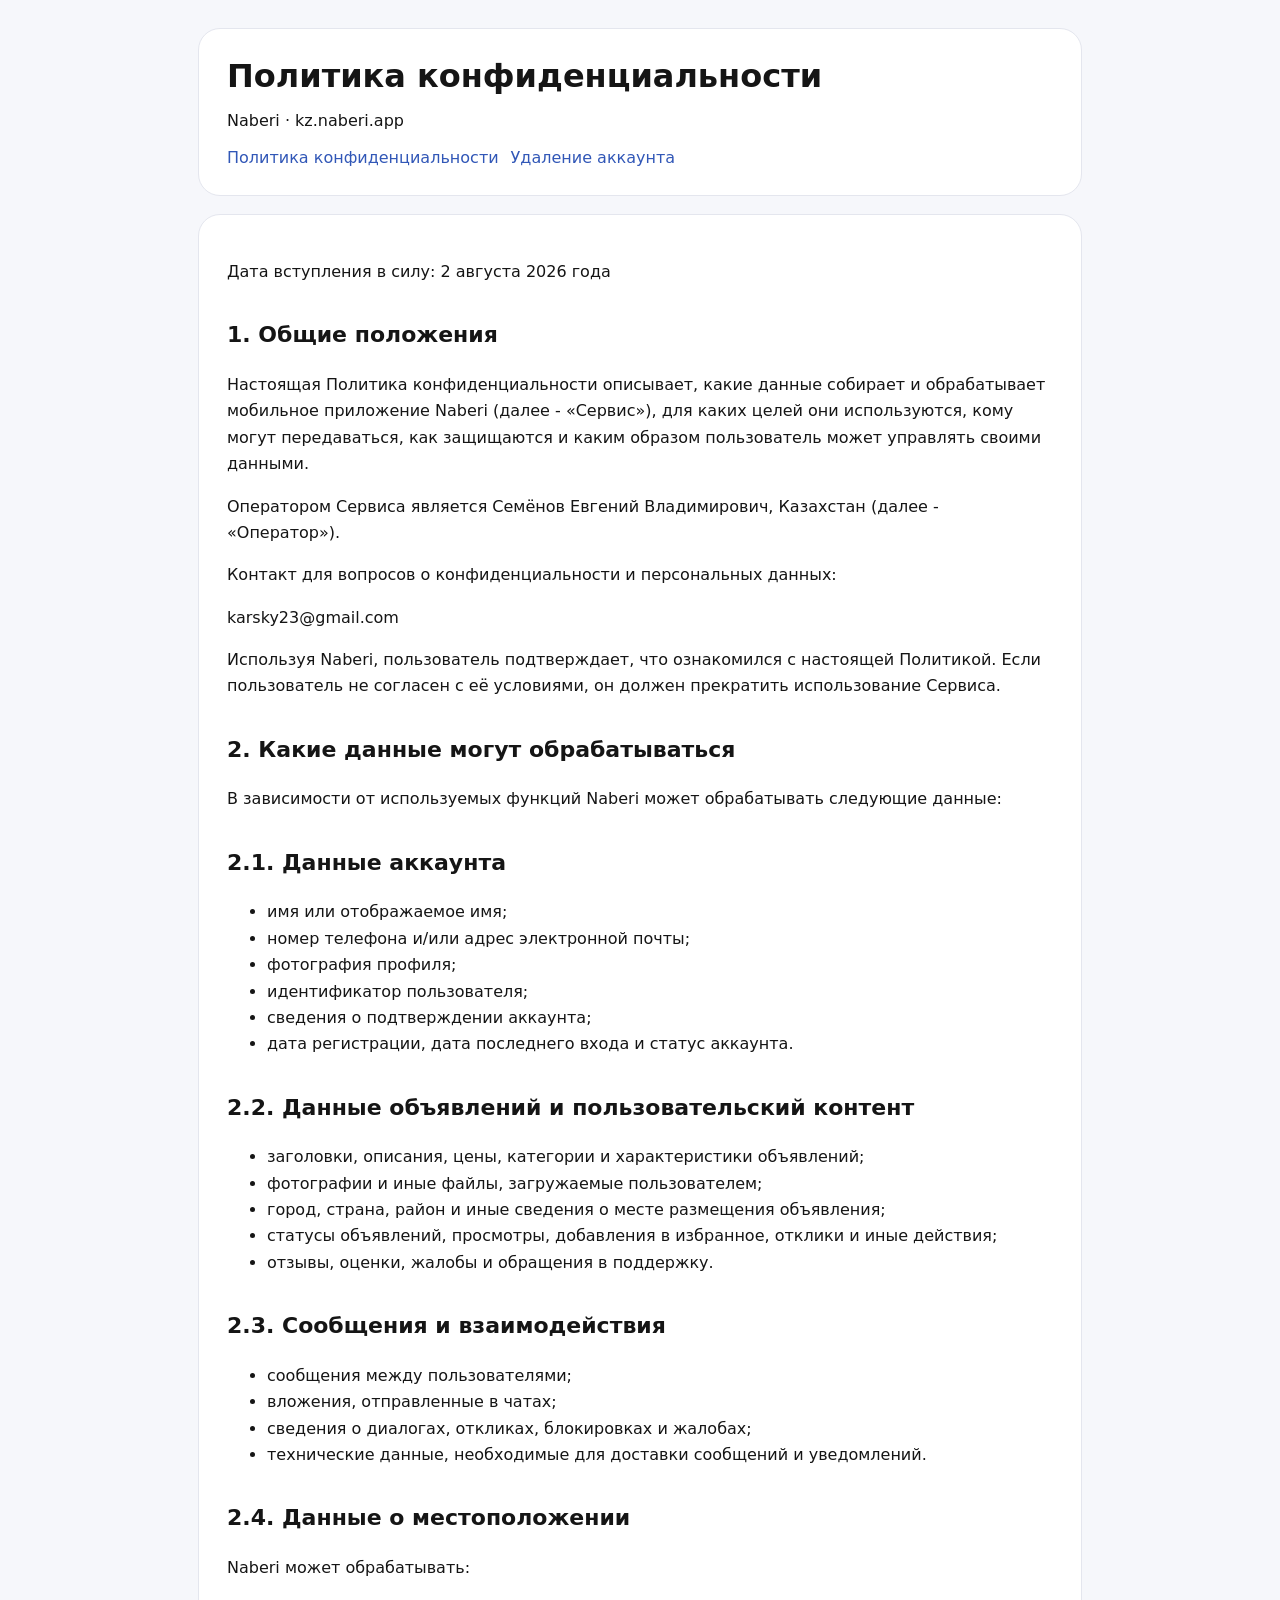
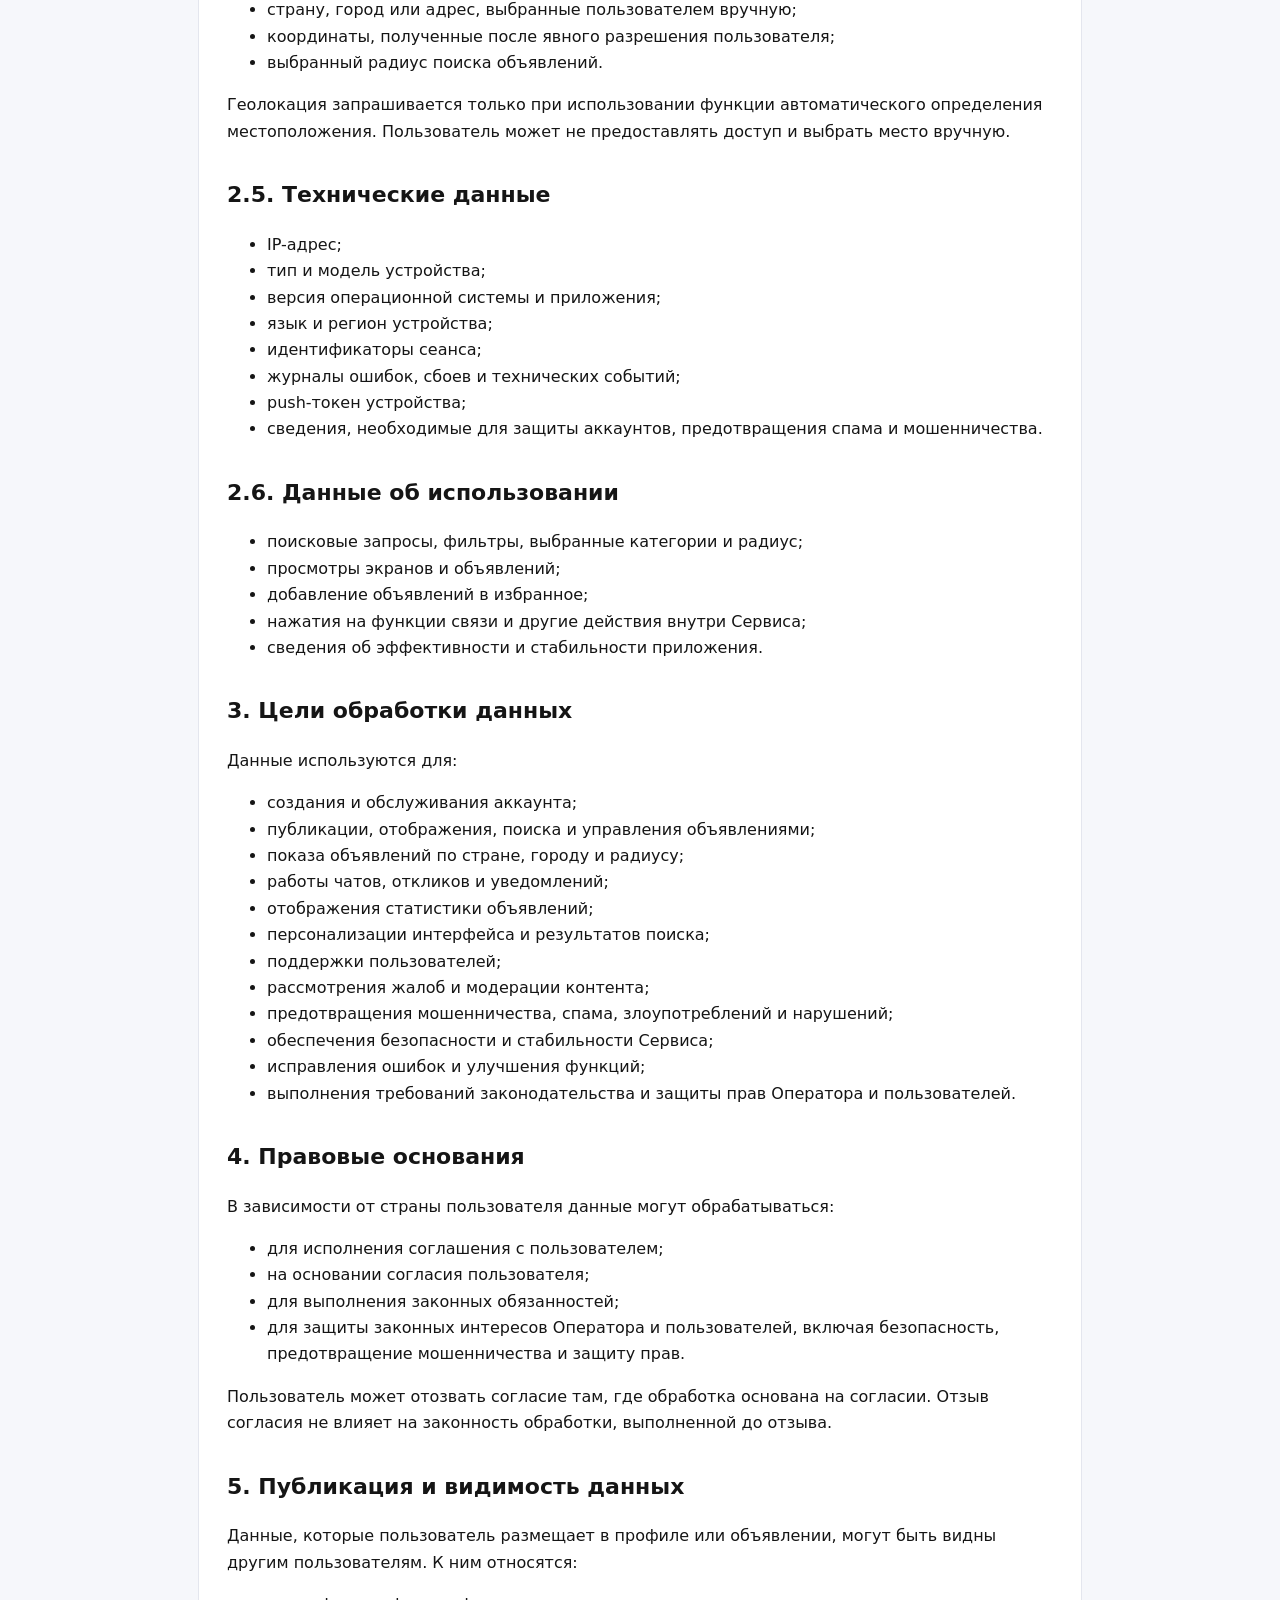
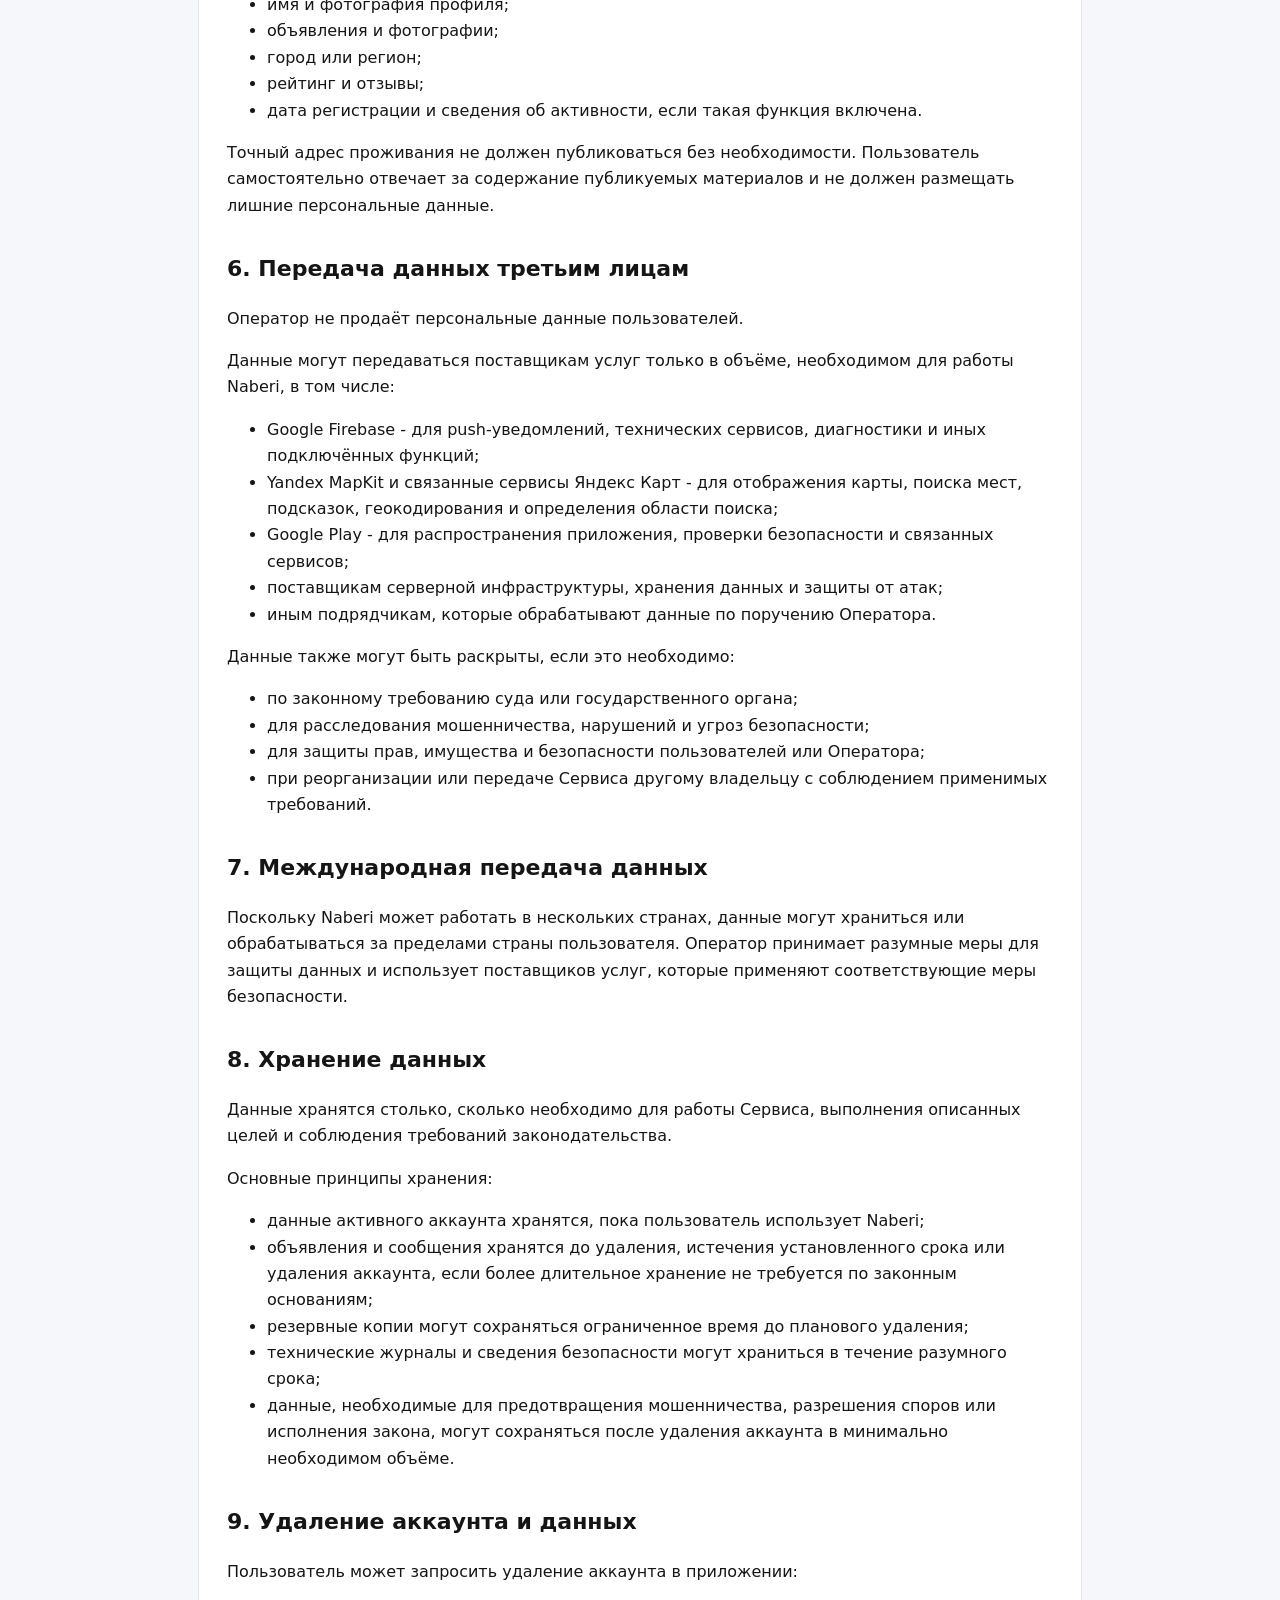
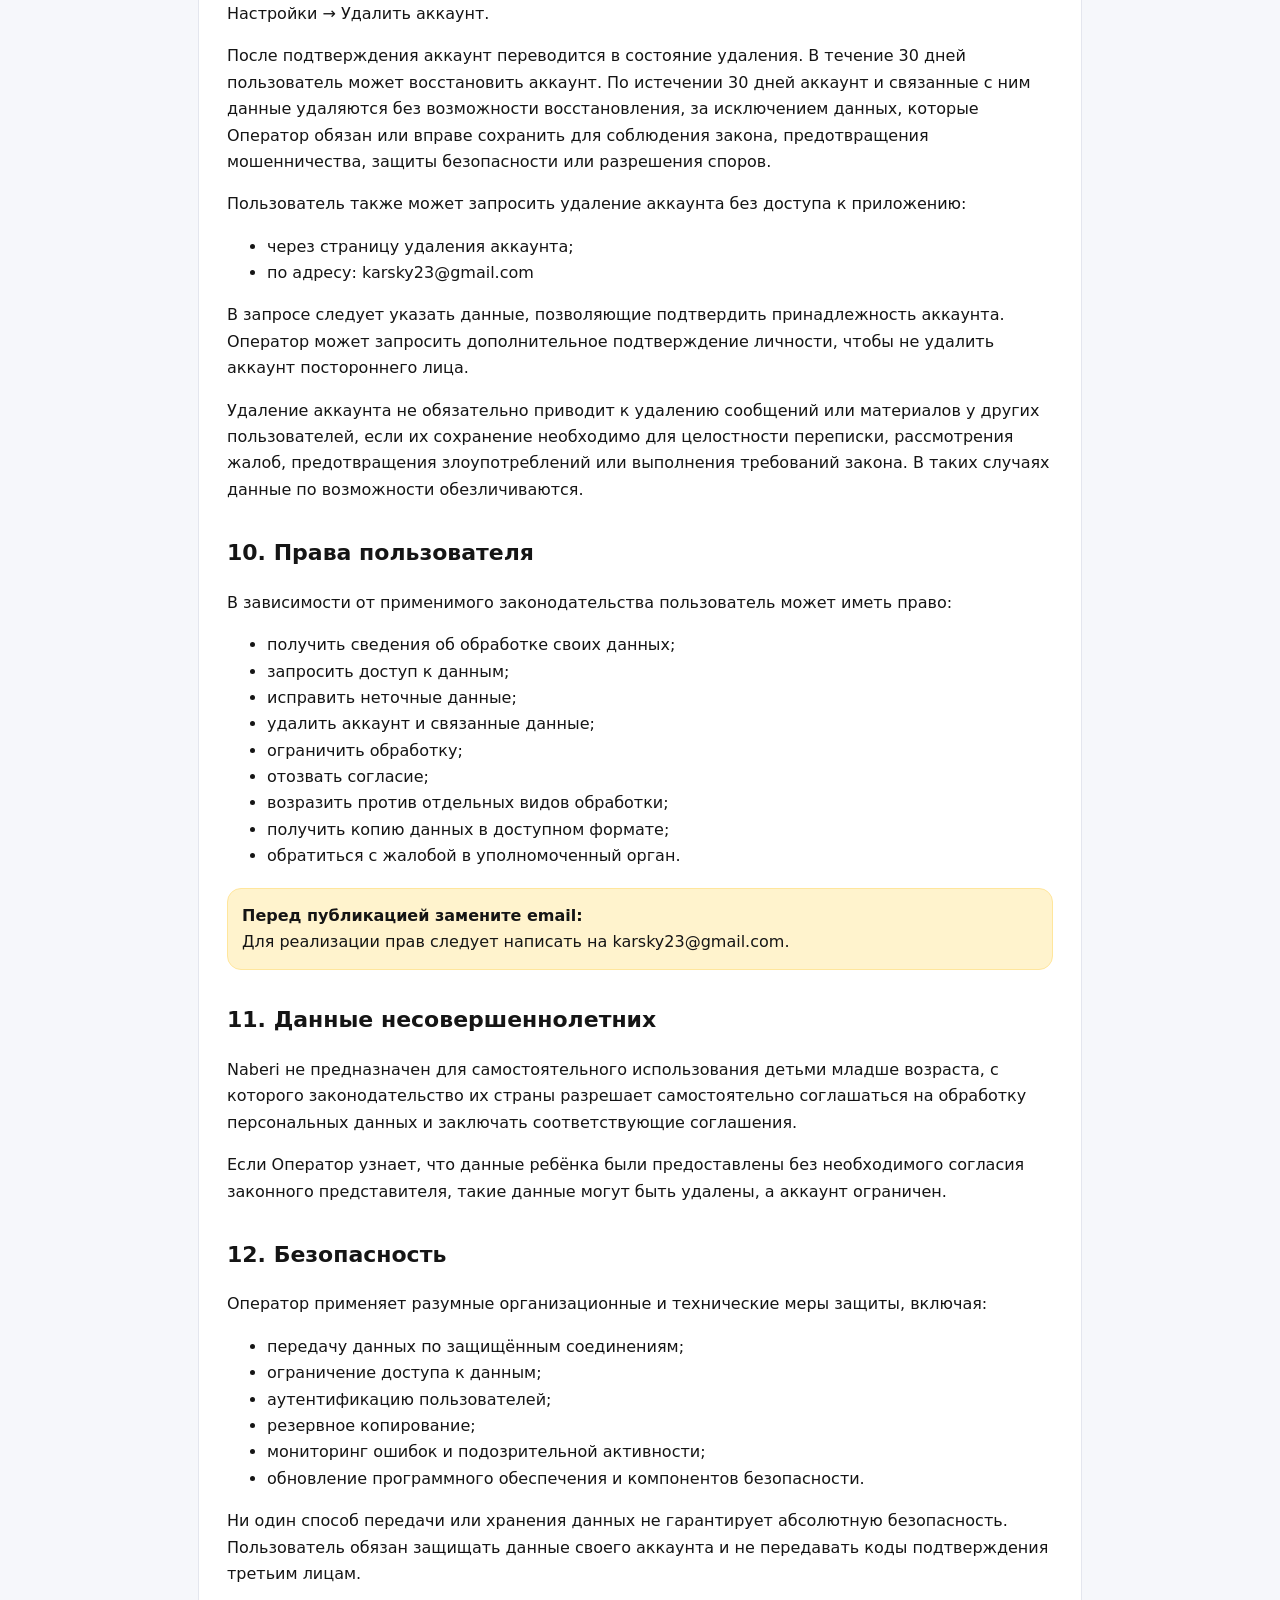
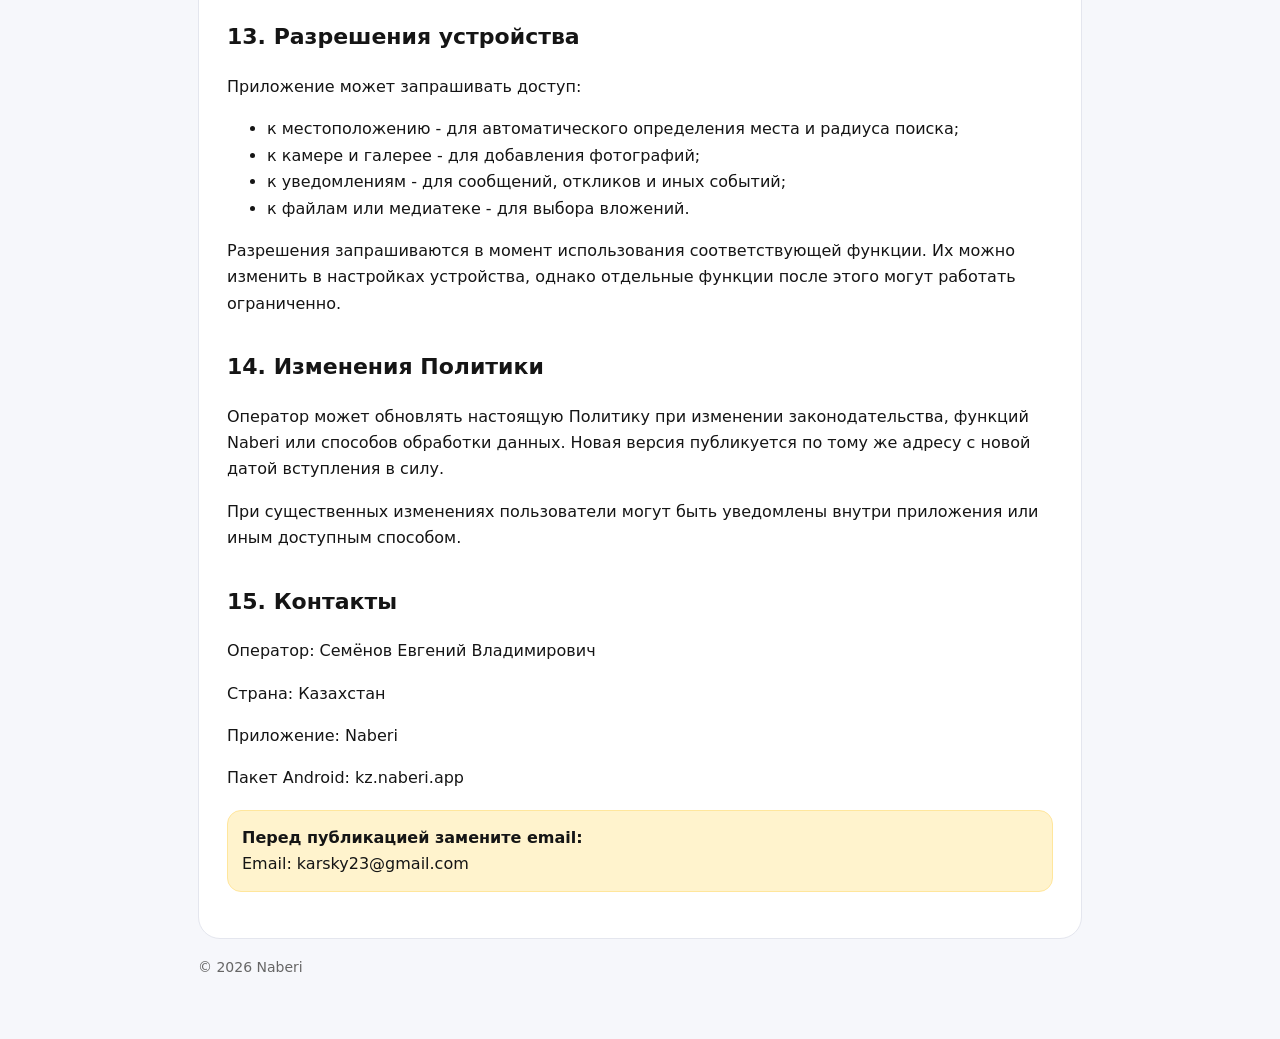
==== index.html @ 7cae2f6f "Add files via upload" ====
<!doctype html><html lang="ru"><head><meta charset="utf-8"><meta name="viewport" content="width=device-width,initial-scale=1">
<title>Политика конфиденциальности - Naberi</title><link rel="stylesheet" href="styles.css"></head>
<body><div class="wrap"><header><h1>Политика конфиденциальности</h1><p>Naberi · kz.naberi.app</p><nav><a href="index.html">Политика конфиденциальности</a><a href="delete-account.html">Удаление аккаунта</a></nav></header>
<main class="card"><p>Дата вступления в силу: 2 августа 2026 года</p><h2>1. Общие положения</h2><p>Настоящая Политика конфиденциальности описывает, какие данные собирает и обрабатывает мобильное приложение Naberi (далее - «Сервис»), для каких целей они используются, кому могут передаваться, как защищаются и каким образом пользователь может управлять своими данными.</p><p>Оператором Сервиса является Семёнов Евгений Владимирович, Казахстан (далее - «Оператор»).</p><p>Контакт для вопросов о конфиденциальности и персональных данных:</p><p>karsky23@gmail.com</p><p>Используя Naberi, пользователь подтверждает, что ознакомился с настоящей Политикой. Если пользователь не согласен с её условиями, он должен прекратить использование Сервиса.</p><h2>2. Какие данные могут обрабатываться</h2><p>В зависимости от используемых функций Naberi может обрабатывать следующие данные:</p><h2>2.1. Данные аккаунта</h2><ul><li>имя или отображаемое имя;</li><li>номер телефона и/или адрес электронной почты;</li><li>фотография профиля;</li><li>идентификатор пользователя;</li><li>сведения о подтверждении аккаунта;</li><li>дата регистрации, дата последнего входа и статус аккаунта.</li></ul><h2>2.2. Данные объявлений и пользовательский контент</h2><ul><li>заголовки, описания, цены, категории и характеристики объявлений;</li><li>фотографии и иные файлы, загружаемые пользователем;</li><li>город, страна, район и иные сведения о месте размещения объявления;</li><li>статусы объявлений, просмотры, добавления в избранное, отклики и иные действия;</li><li>отзывы, оценки, жалобы и обращения в поддержку.</li></ul><h2>2.3. Сообщения и взаимодействия</h2><ul><li>сообщения между пользователями;</li><li>вложения, отправленные в чатах;</li><li>сведения о диалогах, откликах, блокировках и жалобах;</li><li>технические данные, необходимые для доставки сообщений и уведомлений.</li></ul><h2>2.4. Данные о местоположении</h2><p>Naberi может обрабатывать:</p><ul><li>страну, город или адрес, выбранные пользователем вручную;</li><li>координаты, полученные после явного разрешения пользователя;</li><li>выбранный радиус поиска объявлений.</li></ul><p>Геолокация запрашивается только при использовании функции автоматического определения местоположения. Пользователь может не предоставлять доступ и выбрать место вручную.</p><h2>2.5. Технические данные</h2><ul><li>IP-адрес;</li><li>тип и модель устройства;</li><li>версия операционной системы и приложения;</li><li>язык и регион устройства;</li><li>идентификаторы сеанса;</li><li>журналы ошибок, сбоев и технических событий;</li><li>push-токен устройства;</li><li>сведения, необходимые для защиты аккаунтов, предотвращения спама и мошенничества.</li></ul><h2>2.6. Данные об использовании</h2><ul><li>поисковые запросы, фильтры, выбранные категории и радиус;</li><li>просмотры экранов и объявлений;</li><li>добавление объявлений в избранное;</li><li>нажатия на функции связи и другие действия внутри Сервиса;</li><li>сведения об эффективности и стабильности приложения.</li></ul><h2>3. Цели обработки данных</h2><p>Данные используются для:</p><ul><li>создания и обслуживания аккаунта;</li><li>публикации, отображения, поиска и управления объявлениями;</li><li>показа объявлений по стране, городу и радиусу;</li><li>работы чатов, откликов и уведомлений;</li><li>отображения статистики объявлений;</li><li>персонализации интерфейса и результатов поиска;</li><li>поддержки пользователей;</li><li>рассмотрения жалоб и модерации контента;</li><li>предотвращения мошенничества, спама, злоупотреблений и нарушений;</li><li>обеспечения безопасности и стабильности Сервиса;</li><li>исправления ошибок и улучшения функций;</li><li>выполнения требований законодательства и защиты прав Оператора и пользователей.</li></ul><h2>4. Правовые основания</h2><p>В зависимости от страны пользователя данные могут обрабатываться:</p><ul><li>для исполнения соглашения с пользователем;</li><li>на основании согласия пользователя;</li><li>для выполнения законных обязанностей;</li><li>для защиты законных интересов Оператора и пользователей, включая безопасность, предотвращение мошенничества и защиту прав.</li></ul><p>Пользователь может отозвать согласие там, где обработка основана на согласии. Отзыв согласия не влияет на законность обработки, выполненной до отзыва.</p><h2>5. Публикация и видимость данных</h2><p>Данные, которые пользователь размещает в профиле или объявлении, могут быть видны другим пользователям. К ним относятся:</p><ul><li>имя и фотография профиля;</li><li>объявления и фотографии;</li><li>город или регион;</li><li>рейтинг и отзывы;</li><li>дата регистрации и сведения об активности, если такая функция включена.</li></ul><p>Точный адрес проживания не должен публиковаться без необходимости. Пользователь самостоятельно отвечает за содержание публикуемых материалов и не должен размещать лишние персональные данные.</p><h2>6. Передача данных третьим лицам</h2><p>Оператор не продаёт персональные данные пользователей.</p><p>Данные могут передаваться поставщикам услуг только в объёме, необходимом для работы Naberi, в том числе:</p><ul><li>Google Firebase - для push-уведомлений, технических сервисов, диагностики и иных подключённых функций;</li><li>Yandex MapKit и связанные сервисы Яндекс Карт - для отображения карты, поиска мест, подсказок, геокодирования и определения области поиска;</li><li>Google Play - для распространения приложения, проверки безопасности и связанных сервисов;</li><li>поставщикам серверной инфраструктуры, хранения данных и защиты от атак;</li><li>иным подрядчикам, которые обрабатывают данные по поручению Оператора.</li></ul><p>Данные также могут быть раскрыты, если это необходимо:</p><ul><li>по законному требованию суда или государственного органа;</li><li>для расследования мошенничества, нарушений и угроз безопасности;</li><li>для защиты прав, имущества и безопасности пользователей или Оператора;</li><li>при реорганизации или передаче Сервиса другому владельцу с соблюдением применимых требований.</li></ul><h2>7. Международная передача данных</h2><p>Поскольку Naberi может работать в нескольких странах, данные могут храниться или обрабатываться за пределами страны пользователя. Оператор принимает разумные меры для защиты данных и использует поставщиков услуг, которые применяют соответствующие меры безопасности.</p><h2>8. Хранение данных</h2><p>Данные хранятся столько, сколько необходимо для работы Сервиса, выполнения описанных целей и соблюдения требований законодательства.</p><p>Основные принципы хранения:</p><ul><li>данные активного аккаунта хранятся, пока пользователь использует Naberi;</li><li>объявления и сообщения хранятся до удаления, истечения установленного срока или удаления аккаунта, если более длительное хранение не требуется по законным основаниям;</li><li>резервные копии могут сохраняться ограниченное время до планового удаления;</li><li>технические журналы и сведения безопасности могут храниться в течение разумного срока;</li><li>данные, необходимые для предотвращения мошенничества, разрешения споров или исполнения закона, могут сохраняться после удаления аккаунта в минимально необходимом объёме.</li></ul><h2>9. Удаление аккаунта и данных</h2><p>Пользователь может запросить удаление аккаунта в приложении:</p><p>Настройки → Удалить аккаунт.</p><p>После подтверждения аккаунт переводится в состояние удаления. В течение 30 дней пользователь может восстановить аккаунт. По истечении 30 дней аккаунт и связанные с ним данные удаляются без возможности восстановления, за исключением данных, которые Оператор обязан или вправе сохранить для соблюдения закона, предотвращения мошенничества, защиты безопасности или разрешения споров.</p><p>Пользователь также может запросить удаление аккаунта без доступа к приложению:</p><ul><li>через страницу удаления аккаунта;</li><li>по адресу: karsky23@gmail.com</li></ul><p>В запросе следует указать данные, позволяющие подтвердить принадлежность аккаунта. Оператор может запросить дополнительное подтверждение личности, чтобы не удалить аккаунт постороннего лица.</p><p>Удаление аккаунта не обязательно приводит к удалению сообщений или материалов у других пользователей, если их сохранение необходимо для целостности переписки, рассмотрения жалоб, предотвращения злоупотреблений или выполнения требований закона. В таких случаях данные по возможности обезличиваются.</p><h2>10. Права пользователя</h2><p>В зависимости от применимого законодательства пользователь может иметь право:</p><ul><li>получить сведения об обработке своих данных;</li><li>запросить доступ к данным;</li><li>исправить неточные данные;</li><li>удалить аккаунт и связанные данные;</li><li>ограничить обработку;</li><li>отозвать согласие;</li><li>возразить против отдельных видов обработки;</li><li>получить копию данных в доступном формате;</li><li>обратиться с жалобой в уполномоченный орган.</li></ul><div class="notice"><strong>Перед публикацией замените email:</strong><br>Для реализации прав следует написать на karsky23@gmail.com.</div><h2>11. Данные несовершеннолетних</h2><p>Naberi не предназначен для самостоятельного использования детьми младше возраста, с которого законодательство их страны разрешает самостоятельно соглашаться на обработку персональных данных и заключать соответствующие соглашения.</p><p>Если Оператор узнает, что данные ребёнка были предоставлены без необходимого согласия законного представителя, такие данные могут быть удалены, а аккаунт ограничен.</p><h2>12. Безопасность</h2><p>Оператор применяет разумные организационные и технические меры защиты, включая:</p><ul><li>передачу данных по защищённым соединениям;</li><li>ограничение доступа к данным;</li><li>аутентификацию пользователей;</li><li>резервное копирование;</li><li>мониторинг ошибок и подозрительной активности;</li><li>обновление программного обеспечения и компонентов безопасности.</li></ul><p>Ни один способ передачи или хранения данных не гарантирует абсолютную безопасность. Пользователь обязан защищать данные своего аккаунта и не передавать коды подтверждения третьим лицам.</p><h2>13. Разрешения устройства</h2><p>Приложение может запрашивать доступ:</p><ul><li>к местоположению - для автоматического определения места и радиуса поиска;</li><li>к камере и галерее - для добавления фотографий;</li><li>к уведомлениям - для сообщений, откликов и иных событий;</li><li>к файлам или медиатеке - для выбора вложений.</li></ul><p>Разрешения запрашиваются в момент использования соответствующей функции. Их можно изменить в настройках устройства, однако отдельные функции после этого могут работать ограниченно.</p><h2>14. Изменения Политики</h2><p>Оператор может обновлять настоящую Политику при изменении законодательства, функций Naberi или способов обработки данных. Новая версия публикуется по тому же адресу с новой датой вступления в силу.</p><p>При существенных изменениях пользователи могут быть уведомлены внутри приложения или иным доступным способом.</p><h2>15. Контакты</h2><p>Оператор: Семёнов Евгений Владимирович</p><p>Страна: Казахстан</p><p>Приложение: Naberi</p><p>Пакет Android: kz.naberi.app</p><div class="notice"><strong>Перед публикацией замените email:</strong><br>Email: karsky23@gmail.com</div></main><footer>© 2026 Naberi</footer></div></body></html>
---- styles.css ----
:root{font-family:Inter,system-ui,-apple-system,BlinkMacSystemFont,"Segoe UI",sans-serif;color:#151515;background:#f6f7fb}
*{box-sizing:border-box}body{margin:0}.wrap{max-width:920px;margin:0 auto;padding:28px 18px 64px}
header{background:#fff;border:1px solid #e4e6ee;border-radius:22px;padding:28px;margin-bottom:18px}
.card{background:#fff;border:1px solid #e4e6ee;border-radius:22px;padding:28px;line-height:1.65}
h1{margin:0 0 10px;font-size:32px}h2{margin-top:32px;font-size:22px}p,li{font-size:16px}
nav{display:flex;gap:12px;flex-wrap:wrap;margin-top:18px}a{color:#3157b7;text-decoration:none}a:hover{text-decoration:underline}
.notice{background:#fff3cd;border:1px solid #ffe69c;border-radius:14px;padding:14px;margin:18px 0}
code{background:#f0f1f5;padding:2px 6px;border-radius:6px}
footer{color:#666;margin-top:20px;font-size:14px}
@media(max-width:600px){h1{font-size:27px}.card,header{padding:20px}}
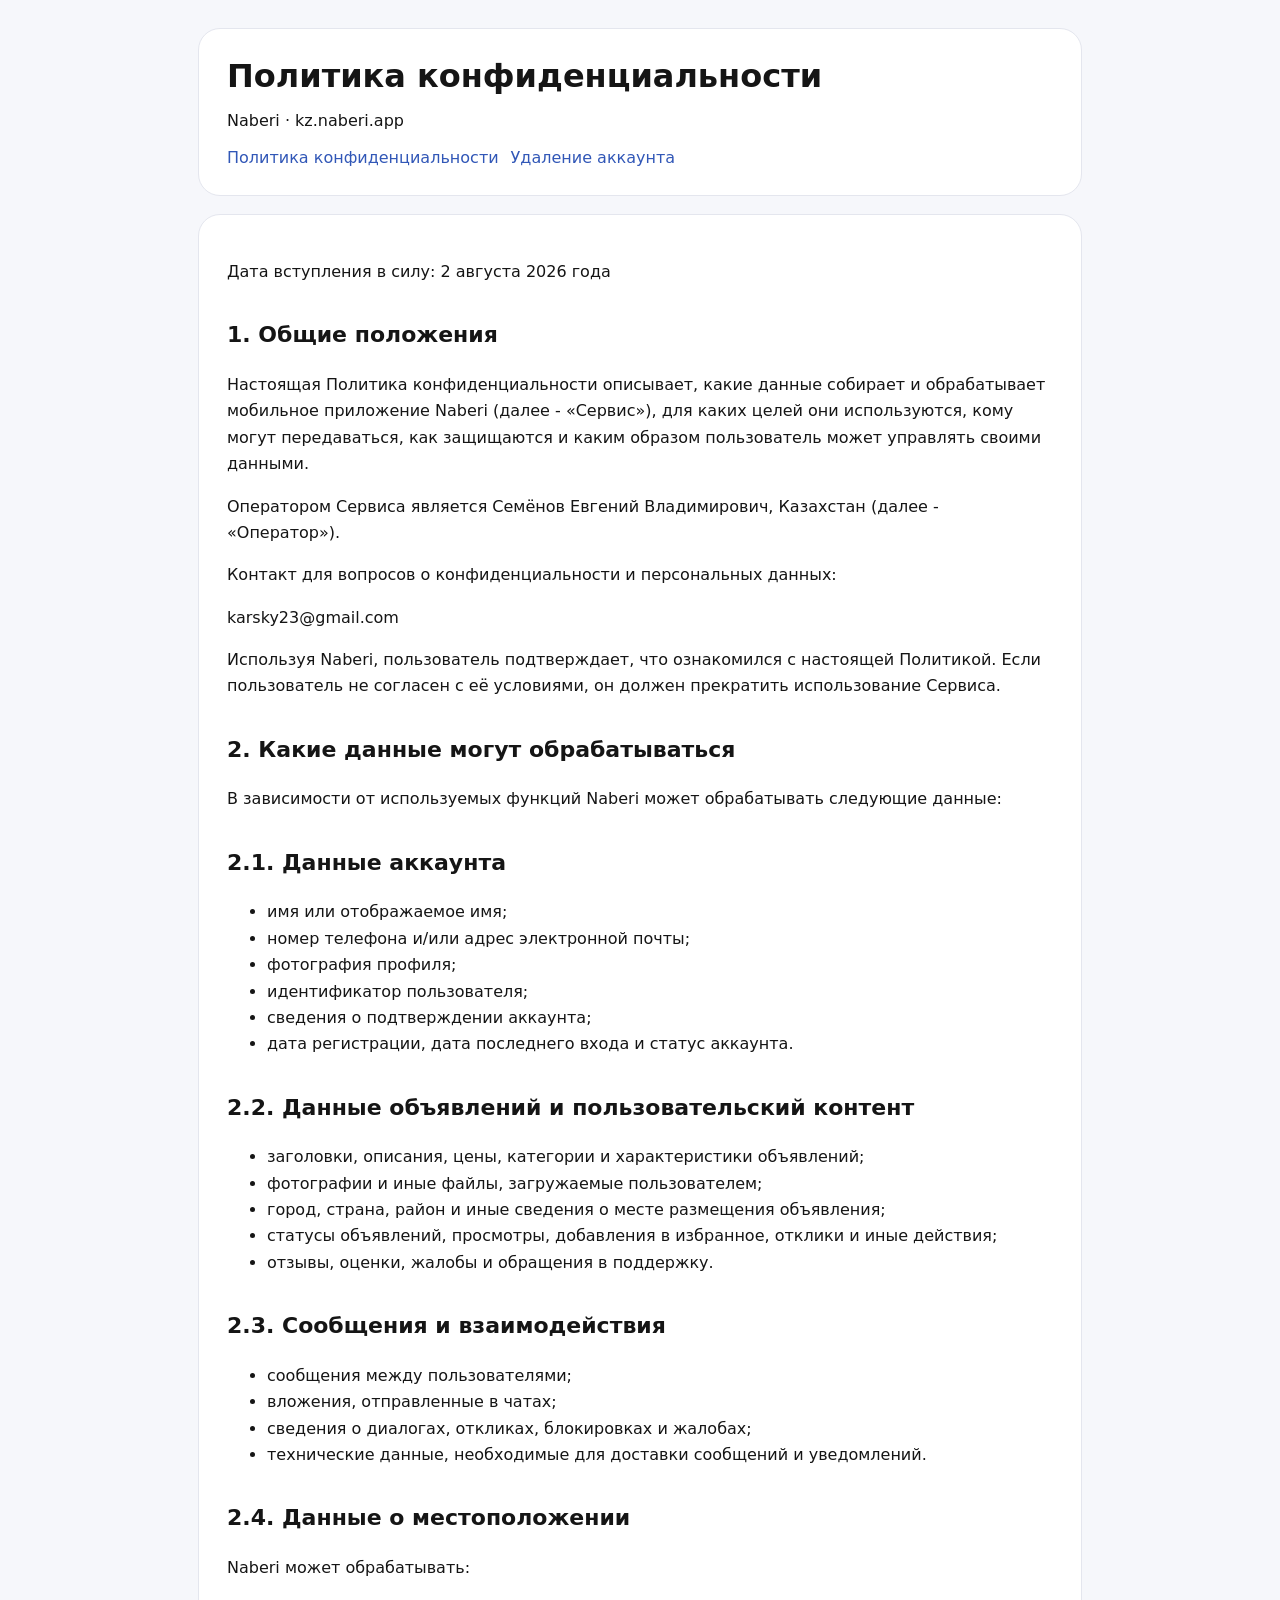
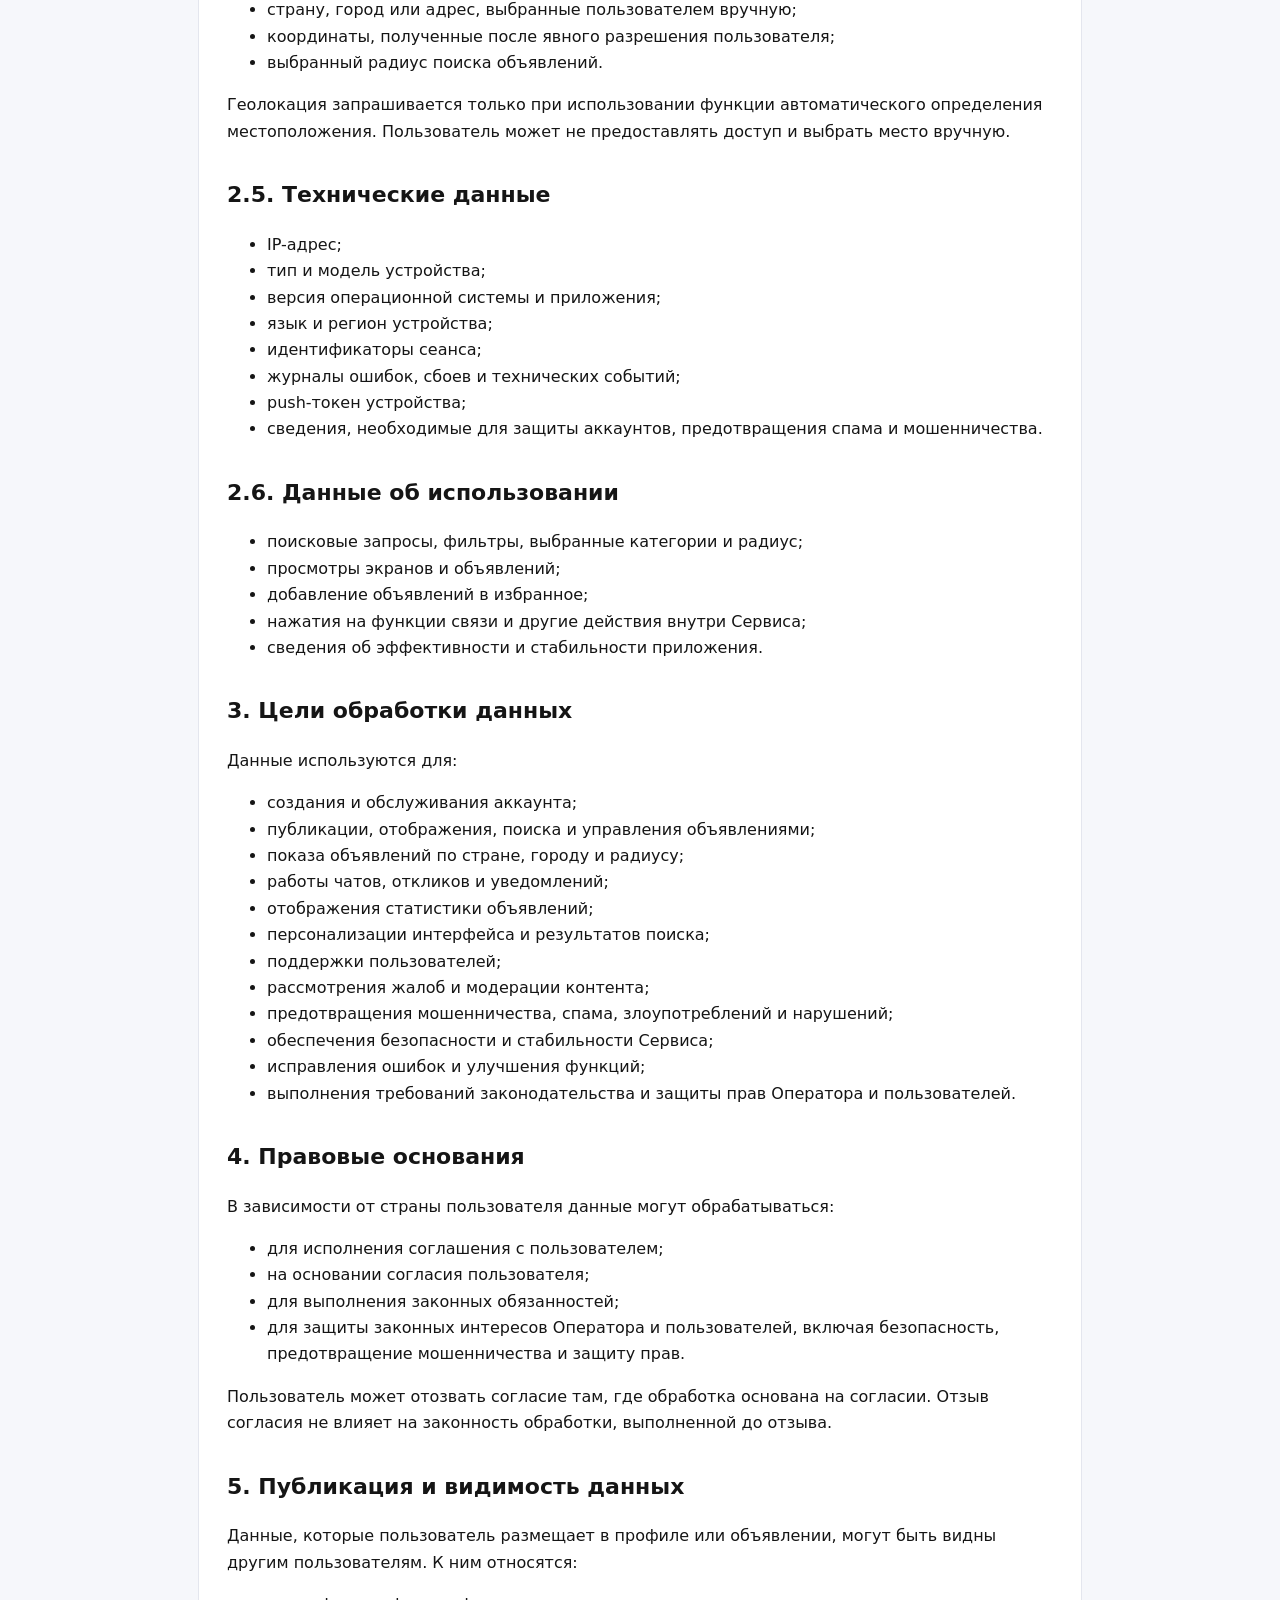
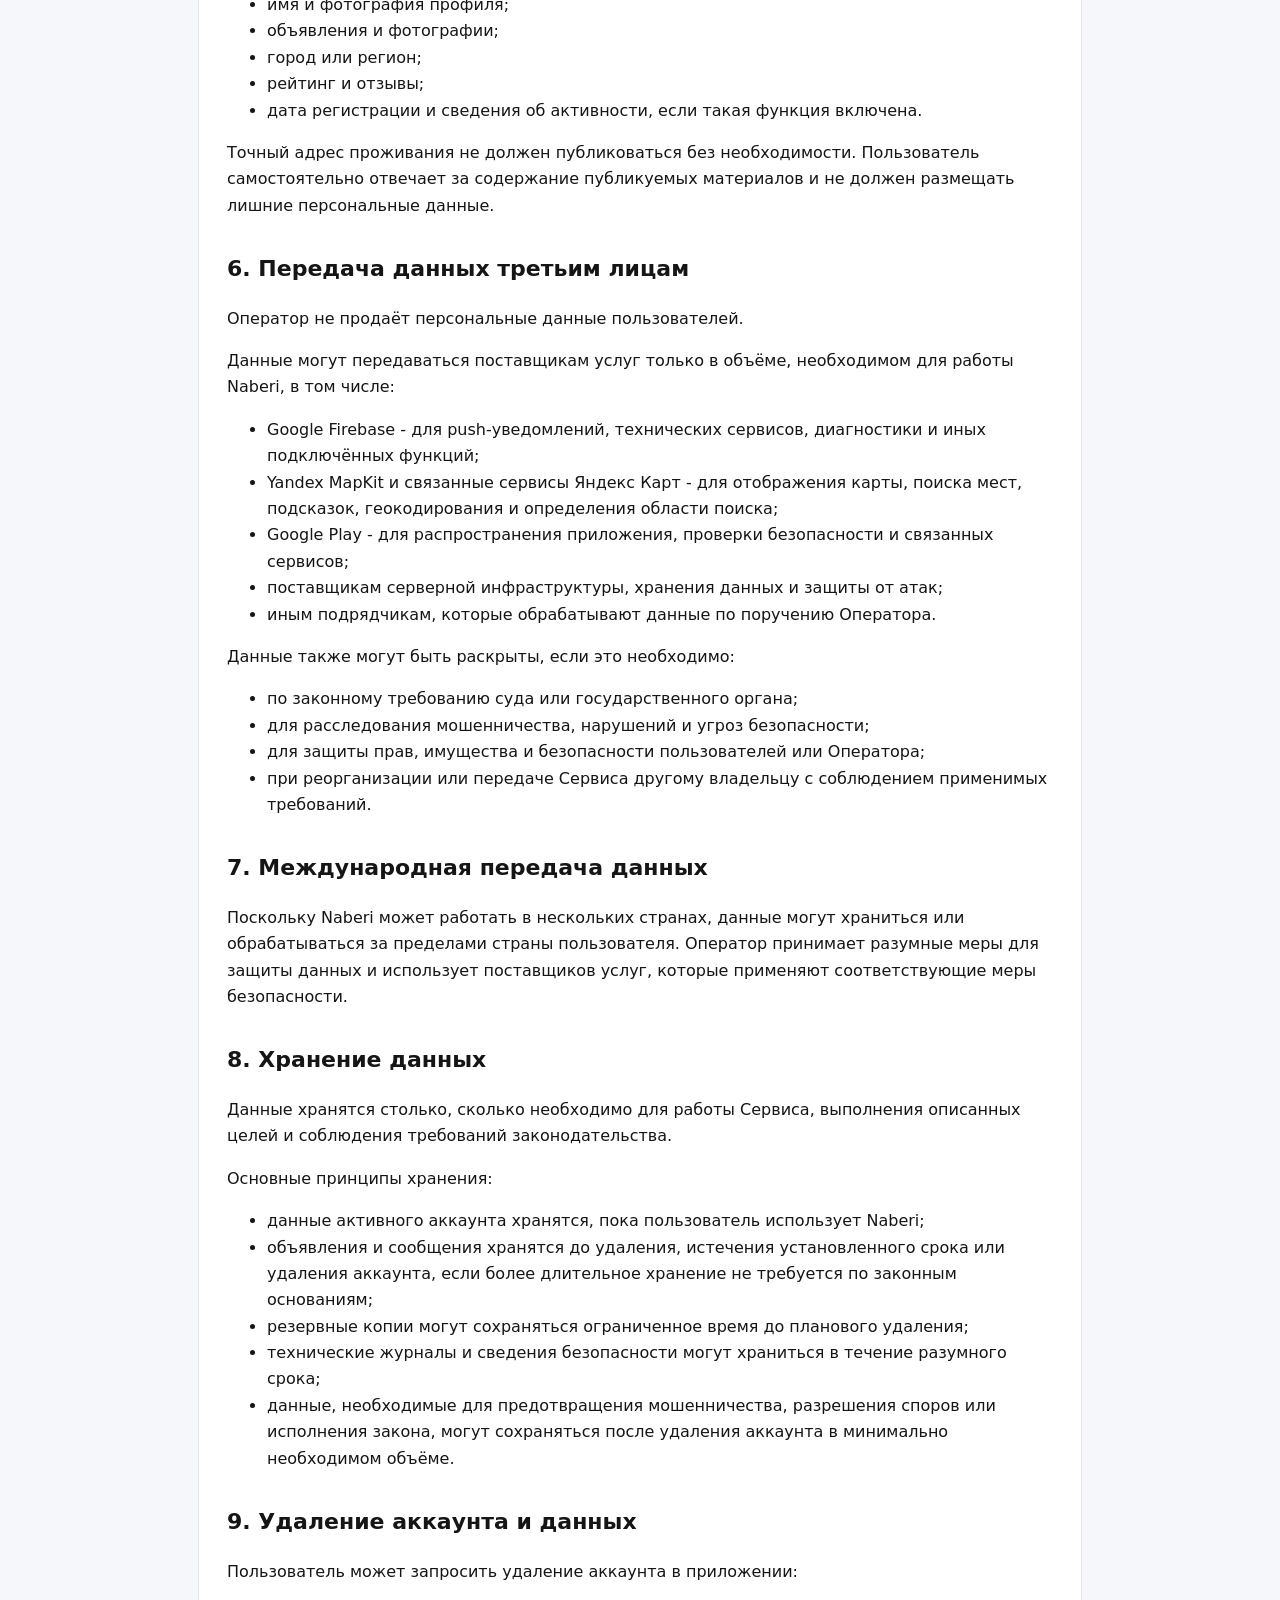
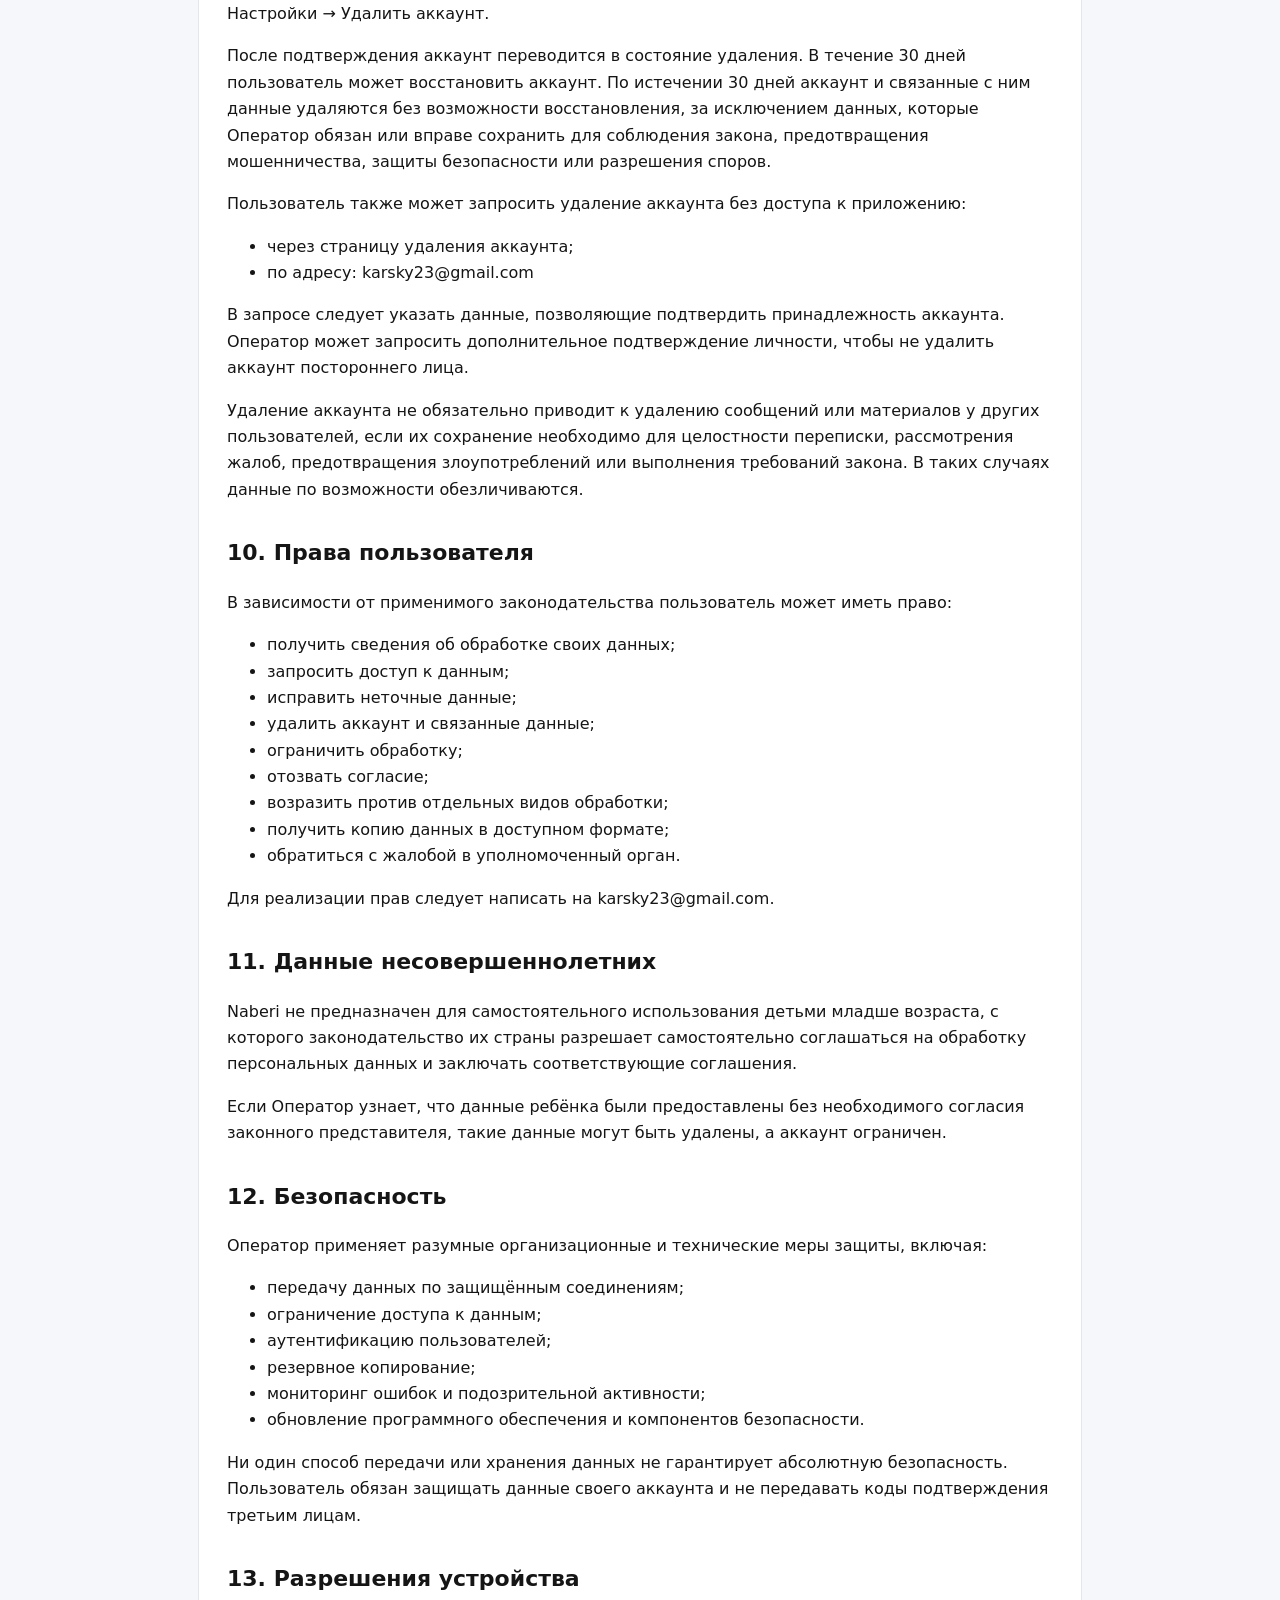
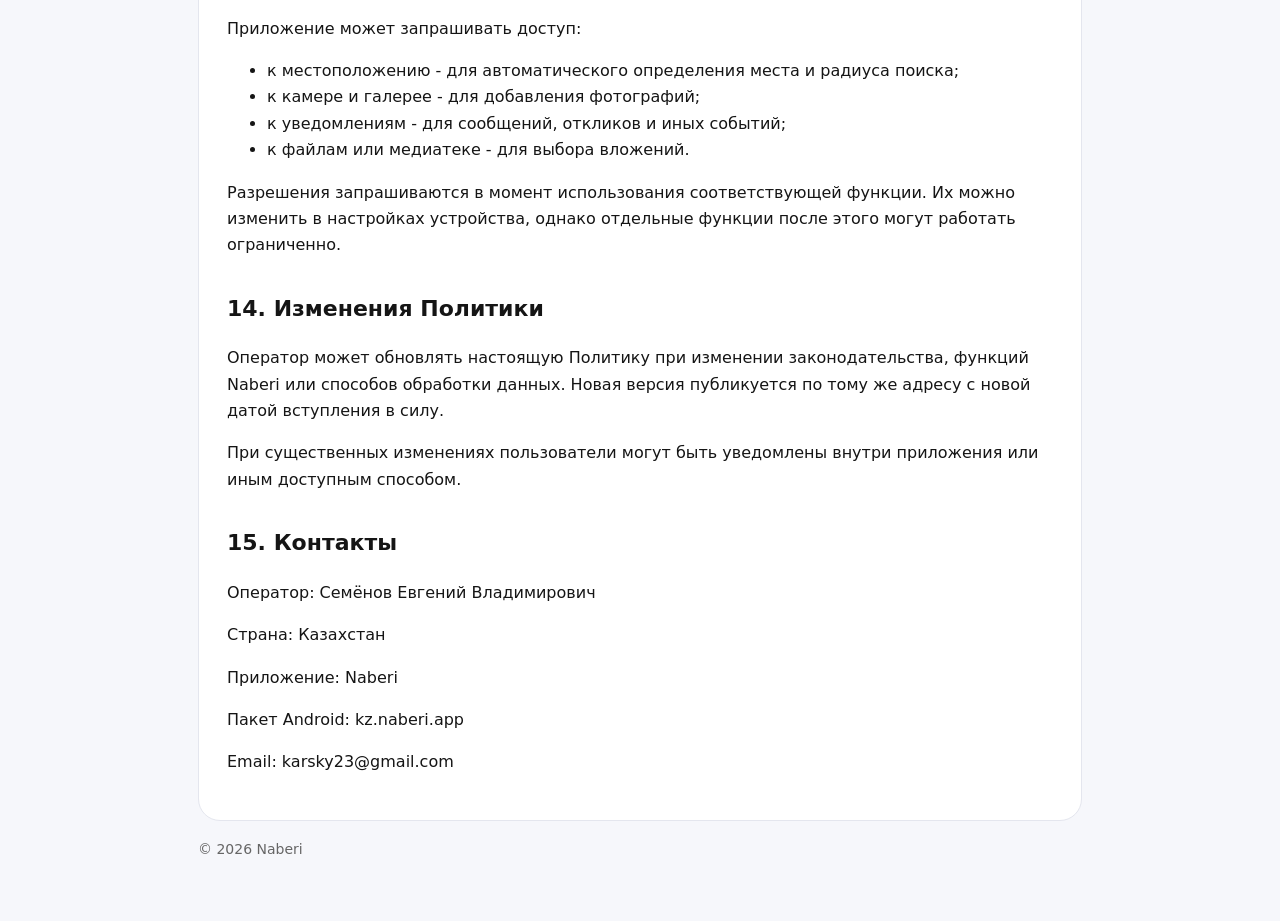
==== commit ad39145a: "Add files via upload" ====
--- a/index.html
+++ b/index.html
@@ -1,4 +1,515 @@
-<!doctype html><html lang="ru"><head><meta charset="utf-8"><meta name="viewport" content="width=device-width,initial-scale=1">
-<title>Политика конфиденциальности - Naberi</title><link rel="stylesheet" href="styles.css"></head>
-<body><div class="wrap"><header><h1>Политика конфиденциальности</h1><p>Naberi · kz.naberi.app</p><nav><a href="index.html">Политика конфиденциальности</a><a href="delete-account.html">Удаление аккаунта</a></nav></header>
-<main class="card"><p>Дата вступления в силу: 2 августа 2026 года</p><h2>1. Общие положения</h2><p>Настоящая Политика конфиденциальности описывает, какие данные собирает и обрабатывает мобильное приложение Naberi (далее - «Сервис»), для каких целей они используются, кому могут передаваться, как защищаются и каким образом пользователь может управлять своими данными.</p><p>Оператором Сервиса является Семёнов Евгений Владимирович, Казахстан (далее - «Оператор»).</p><p>Контакт для вопросов о конфиденциальности и персональных данных:</p><p>karsky23@gmail.com</p><p>Используя Naberi, пользователь подтверждает, что ознакомился с настоящей Политикой. Если пользователь не согласен с её условиями, он должен прекратить использование Сервиса.</p><h2>2. Какие данные могут обрабатываться</h2><p>В зависимости от используемых функций Naberi может обрабатывать следующие данные:</p><h2>2.1. Данные аккаунта</h2><ul><li>имя или отображаемое имя;</li><li>номер телефона и/или адрес электронной почты;</li><li>фотография профиля;</li><li>идентификатор пользователя;</li><li>сведения о подтверждении аккаунта;</li><li>дата регистрации, дата последнего входа и статус аккаунта.</li></ul><h2>2.2. Данные объявлений и пользовательский контент</h2><ul><li>заголовки, описания, цены, категории и характеристики объявлений;</li><li>фотографии и иные файлы, загружаемые пользователем;</li><li>город, страна, район и иные сведения о месте размещения объявления;</li><li>статусы объявлений, просмотры, добавления в избранное, отклики и иные действия;</li><li>отзывы, оценки, жалобы и обращения в поддержку.</li></ul><h2>2.3. Сообщения и взаимодействия</h2><ul><li>сообщения между пользователями;</li><li>вложения, отправленные в чатах;</li><li>сведения о диалогах, откликах, блокировках и жалобах;</li><li>технические данные, необходимые для доставки сообщений и уведомлений.</li></ul><h2>2.4. Данные о местоположении</h2><p>Naberi может обрабатывать:</p><ul><li>страну, город или адрес, выбранные пользователем вручную;</li><li>координаты, полученные после явного разрешения пользователя;</li><li>выбранный радиус поиска объявлений.</li></ul><p>Геолокация запрашивается только при использовании функции автоматического определения местоположения. Пользователь может не предоставлять доступ и выбрать место вручную.</p><h2>2.5. Технические данные</h2><ul><li>IP-адрес;</li><li>тип и модель устройства;</li><li>версия операционной системы и приложения;</li><li>язык и регион устройства;</li><li>идентификаторы сеанса;</li><li>журналы ошибок, сбоев и технических событий;</li><li>push-токен устройства;</li><li>сведения, необходимые для защиты аккаунтов, предотвращения спама и мошенничества.</li></ul><h2>2.6. Данные об использовании</h2><ul><li>поисковые запросы, фильтры, выбранные категории и радиус;</li><li>просмотры экранов и объявлений;</li><li>добавление объявлений в избранное;</li><li>нажатия на функции связи и другие действия внутри Сервиса;</li><li>сведения об эффективности и стабильности приложения.</li></ul><h2>3. Цели обработки данных</h2><p>Данные используются для:</p><ul><li>создания и обслуживания аккаунта;</li><li>публикации, отображения, поиска и управления объявлениями;</li><li>показа объявлений по стране, городу и радиусу;</li><li>работы чатов, откликов и уведомлений;</li><li>отображения статистики объявлений;</li><li>персонализации интерфейса и результатов поиска;</li><li>поддержки пользователей;</li><li>рассмотрения жалоб и модерации контента;</li><li>предотвращения мошенничества, спама, злоупотреблений и нарушений;</li><li>обеспечения безопасности и стабильности Сервиса;</li><li>исправления ошибок и улучшения функций;</li><li>выполнения требований законодательства и защиты прав Оператора и пользователей.</li></ul><h2>4. Правовые основания</h2><p>В зависимости от страны пользователя данные могут обрабатываться:</p><ul><li>для исполнения соглашения с пользователем;</li><li>на основании согласия пользователя;</li><li>для выполнения законных обязанностей;</li><li>для защиты законных интересов Оператора и пользователей, включая безопасность, предотвращение мошенничества и защиту прав.</li></ul><p>Пользователь может отозвать согласие там, где обработка основана на согласии. Отзыв согласия не влияет на законность обработки, выполненной до отзыва.</p><h2>5. Публикация и видимость данных</h2><p>Данные, которые пользователь размещает в профиле или объявлении, могут быть видны другим пользователям. К ним относятся:</p><ul><li>имя и фотография профиля;</li><li>объявления и фотографии;</li><li>город или регион;</li><li>рейтинг и отзывы;</li><li>дата регистрации и сведения об активности, если такая функция включена.</li></ul><p>Точный адрес проживания не должен публиковаться без необходимости. Пользователь самостоятельно отвечает за содержание публикуемых материалов и не должен размещать лишние персональные данные.</p><h2>6. Передача данных третьим лицам</h2><p>Оператор не продаёт персональные данные пользователей.</p><p>Данные могут передаваться поставщикам услуг только в объёме, необходимом для работы Naberi, в том числе:</p><ul><li>Google Firebase - для push-уведомлений, технических сервисов, диагностики и иных подключённых функций;</li><li>Yandex MapKit и связанные сервисы Яндекс Карт - для отображения карты, поиска мест, подсказок, геокодирования и определения области поиска;</li><li>Google Play - для распространения приложения, проверки безопасности и связанных сервисов;</li><li>поставщикам серверной инфраструктуры, хранения данных и защиты от атак;</li><li>иным подрядчикам, которые обрабатывают данные по поручению Оператора.</li></ul><p>Данные также могут быть раскрыты, если это необходимо:</p><ul><li>по законному требованию суда или государственного органа;</li><li>для расследования мошенничества, нарушений и угроз безопасности;</li><li>для защиты прав, имущества и безопасности пользователей или Оператора;</li><li>при реорганизации или передаче Сервиса другому владельцу с соблюдением применимых требований.</li></ul><h2>7. Международная передача данных</h2><p>Поскольку Naberi может работать в нескольких странах, данные могут храниться или обрабатываться за пределами страны пользователя. Оператор принимает разумные меры для защиты данных и использует поставщиков услуг, которые применяют соответствующие меры безопасности.</p><h2>8. Хранение данных</h2><p>Данные хранятся столько, сколько необходимо для работы Сервиса, выполнения описанных целей и соблюдения требований законодательства.</p><p>Основные принципы хранения:</p><ul><li>данные активного аккаунта хранятся, пока пользователь использует Naberi;</li><li>объявления и сообщения хранятся до удаления, истечения установленного срока или удаления аккаунта, если более длительное хранение не требуется по законным основаниям;</li><li>резервные копии могут сохраняться ограниченное время до планового удаления;</li><li>технические журналы и сведения безопасности могут храниться в течение разумного срока;</li><li>данные, необходимые для предотвращения мошенничества, разрешения споров или исполнения закона, могут сохраняться после удаления аккаунта в минимально необходимом объёме.</li></ul><h2>9. Удаление аккаунта и данных</h2><p>Пользователь может запросить удаление аккаунта в приложении:</p><p>Настройки → Удалить аккаунт.</p><p>После подтверждения аккаунт переводится в состояние удаления. В течение 30 дней пользователь может восстановить аккаунт. По истечении 30 дней аккаунт и связанные с ним данные удаляются без возможности восстановления, за исключением данных, которые Оператор обязан или вправе сохранить для соблюдения закона, предотвращения мошенничества, защиты безопасности или разрешения споров.</p><p>Пользователь также может запросить удаление аккаунта без доступа к приложению:</p><ul><li>через страницу удаления аккаунта;</li><li>по адресу: karsky23@gmail.com</li></ul><p>В запросе следует указать данные, позволяющие подтвердить принадлежность аккаунта. Оператор может запросить дополнительное подтверждение личности, чтобы не удалить аккаунт постороннего лица.</p><p>Удаление аккаунта не обязательно приводит к удалению сообщений или материалов у других пользователей, если их сохранение необходимо для целостности переписки, рассмотрения жалоб, предотвращения злоупотреблений или выполнения требований закона. В таких случаях данные по возможности обезличиваются.</p><h2>10. Права пользователя</h2><p>В зависимости от применимого законодательства пользователь может иметь право:</p><ul><li>получить сведения об обработке своих данных;</li><li>запросить доступ к данным;</li><li>исправить неточные данные;</li><li>удалить аккаунт и связанные данные;</li><li>ограничить обработку;</li><li>отозвать согласие;</li><li>возразить против отдельных видов обработки;</li><li>получить копию данных в доступном формате;</li><li>обратиться с жалобой в уполномоченный орган.</li></ul><div class="notice"><strong>Перед публикацией замените email:</strong><br>Для реализации прав следует написать на karsky23@gmail.com.</div><h2>11. Данные несовершеннолетних</h2><p>Naberi не предназначен для самостоятельного использования детьми младше возраста, с которого законодательство их страны разрешает самостоятельно соглашаться на обработку персональных данных и заключать соответствующие соглашения.</p><p>Если Оператор узнает, что данные ребёнка были предоставлены без необходимого согласия законного представителя, такие данные могут быть удалены, а аккаунт ограничен.</p><h2>12. Безопасность</h2><p>Оператор применяет разумные организационные и технические меры защиты, включая:</p><ul><li>передачу данных по защищённым соединениям;</li><li>ограничение доступа к данным;</li><li>аутентификацию пользователей;</li><li>резервное копирование;</li><li>мониторинг ошибок и подозрительной активности;</li><li>обновление программного обеспечения и компонентов безопасности.</li></ul><p>Ни один способ передачи или хранения данных не гарантирует абсолютную безопасность. Пользователь обязан защищать данные своего аккаунта и не передавать коды подтверждения третьим лицам.</p><h2>13. Разрешения устройства</h2><p>Приложение может запрашивать доступ:</p><ul><li>к местоположению - для автоматического определения места и радиуса поиска;</li><li>к камере и галерее - для добавления фотографий;</li><li>к уведомлениям - для сообщений, откликов и иных событий;</li><li>к файлам или медиатеке - для выбора вложений.</li></ul><p>Разрешения запрашиваются в момент использования соответствующей функции. Их можно изменить в настройках устройства, однако отдельные функции после этого могут работать ограниченно.</p><h2>14. Изменения Политики</h2><p>Оператор может обновлять настоящую Политику при изменении законодательства, функций Naberi или способов обработки данных. Новая версия публикуется по тому же адресу с новой датой вступления в силу.</p><p>При существенных изменениях пользователи могут быть уведомлены внутри приложения или иным доступным способом.</p><h2>15. Контакты</h2><p>Оператор: Семёнов Евгений Владимирович</p><p>Страна: Казахстан</p><p>Приложение: Naberi</p><p>Пакет Android: kz.naberi.app</p><div class="notice"><strong>Перед публикацией замените email:</strong><br>Email: karsky23@gmail.com</div></main><footer>© 2026 Naberi</footer></div></body></html>+<!DOCTYPE html>
+<html lang="ru">
+ <head>
+  <meta charset="utf-8"/>
+  <meta content="width=device-width,initial-scale=1" name="viewport"/>
+  <title>
+   Политика конфиденциальности - Naberi
+  </title>
+  <link href="styles.css" rel="stylesheet"/>
+ </head>
+ <body>
+  <div class="wrap">
+   <header>
+    <h1>
+     Политика конфиденциальности
+    </h1>
+    <p>
+     Naberi · kz.naberi.app
+    </p>
+    <nav>
+     <a href="index.html">
+      Политика конфиденциальности
+     </a>
+     <a href="delete-account.html">
+      Удаление аккаунта
+     </a>
+    </nav>
+   </header>
+   <main class="card">
+    <p>
+     Дата вступления в силу: 2 августа 2026 года
+    </p>
+    <h2>
+     1. Общие положения
+    </h2>
+    <p>
+     Настоящая Политика конфиденциальности описывает, какие данные собирает и обрабатывает мобильное приложение Naberi (далее - «Сервис»), для каких целей они используются, кому могут передаваться, как защищаются и каким образом пользователь может управлять своими данными.
+    </p>
+    <p>
+     Оператором Сервиса является Семёнов Евгений Владимирович, Казахстан (далее - «Оператор»).
+    </p>
+    <p>
+     Контакт для вопросов о конфиденциальности и персональных данных:
+    </p>
+    <p>
+     karsky23@gmail.com
+    </p>
+    <p>
+     Используя Naberi, пользователь подтверждает, что ознакомился с настоящей Политикой. Если пользователь не согласен с её условиями, он должен прекратить использование Сервиса.
+    </p>
+    <h2>
+     2. Какие данные могут обрабатываться
+    </h2>
+    <p>
+     В зависимости от используемых функций Naberi может обрабатывать следующие данные:
+    </p>
+    <h2>
+     2.1. Данные аккаунта
+    </h2>
+    <ul>
+     <li>
+      имя или отображаемое имя;
+     </li>
+     <li>
+      номер телефона и/или адрес электронной почты;
+     </li>
+     <li>
+      фотография профиля;
+     </li>
+     <li>
+      идентификатор пользователя;
+     </li>
+     <li>
+      сведения о подтверждении аккаунта;
+     </li>
+     <li>
+      дата регистрации, дата последнего входа и статус аккаунта.
+     </li>
+    </ul>
+    <h2>
+     2.2. Данные объявлений и пользовательский контент
+    </h2>
+    <ul>
+     <li>
+      заголовки, описания, цены, категории и характеристики объявлений;
+     </li>
+     <li>
+      фотографии и иные файлы, загружаемые пользователем;
+     </li>
+     <li>
+      город, страна, район и иные сведения о месте размещения объявления;
+     </li>
+     <li>
+      статусы объявлений, просмотры, добавления в избранное, отклики и иные действия;
+     </li>
+     <li>
+      отзывы, оценки, жалобы и обращения в поддержку.
+     </li>
+    </ul>
+    <h2>
+     2.3. Сообщения и взаимодействия
+    </h2>
+    <ul>
+     <li>
+      сообщения между пользователями;
+     </li>
+     <li>
+      вложения, отправленные в чатах;
+     </li>
+     <li>
+      сведения о диалогах, откликах, блокировках и жалобах;
+     </li>
+     <li>
+      технические данные, необходимые для доставки сообщений и уведомлений.
+     </li>
+    </ul>
+    <h2>
+     2.4. Данные о местоположении
+    </h2>
+    <p>
+     Naberi может обрабатывать:
+    </p>
+    <ul>
+     <li>
+      страну, город или адрес, выбранные пользователем вручную;
+     </li>
+     <li>
+      координаты, полученные после явного разрешения пользователя;
+     </li>
+     <li>
+      выбранный радиус поиска объявлений.
+     </li>
+    </ul>
+    <p>
+     Геолокация запрашивается только при использовании функции автоматического определения местоположения. Пользователь может не предоставлять доступ и выбрать место вручную.
+    </p>
+    <h2>
+     2.5. Технические данные
+    </h2>
+    <ul>
+     <li>
+      IP-адрес;
+     </li>
+     <li>
+      тип и модель устройства;
+     </li>
+     <li>
+      версия операционной системы и приложения;
+     </li>
+     <li>
+      язык и регион устройства;
+     </li>
+     <li>
+      идентификаторы сеанса;
+     </li>
+     <li>
+      журналы ошибок, сбоев и технических событий;
+     </li>
+     <li>
+      push-токен устройства;
+     </li>
+     <li>
+      сведения, необходимые для защиты аккаунтов, предотвращения спама и мошенничества.
+     </li>
+    </ul>
+    <h2>
+     2.6. Данные об использовании
+    </h2>
+    <ul>
+     <li>
+      поисковые запросы, фильтры, выбранные категории и радиус;
+     </li>
+     <li>
+      просмотры экранов и объявлений;
+     </li>
+     <li>
+      добавление объявлений в избранное;
+     </li>
+     <li>
+      нажатия на функции связи и другие действия внутри Сервиса;
+     </li>
+     <li>
+      сведения об эффективности и стабильности приложения.
+     </li>
+    </ul>
+    <h2>
+     3. Цели обработки данных
+    </h2>
+    <p>
+     Данные используются для:
+    </p>
+    <ul>
+     <li>
+      создания и обслуживания аккаунта;
+     </li>
+     <li>
+      публикации, отображения, поиска и управления объявлениями;
+     </li>
+     <li>
+      показа объявлений по стране, городу и радиусу;
+     </li>
+     <li>
+      работы чатов, откликов и уведомлений;
+     </li>
+     <li>
+      отображения статистики объявлений;
+     </li>
+     <li>
+      персонализации интерфейса и результатов поиска;
+     </li>
+     <li>
+      поддержки пользователей;
+     </li>
+     <li>
+      рассмотрения жалоб и модерации контента;
+     </li>
+     <li>
+      предотвращения мошенничества, спама, злоупотреблений и нарушений;
+     </li>
+     <li>
+      обеспечения безопасности и стабильности Сервиса;
+     </li>
+     <li>
+      исправления ошибок и улучшения функций;
+     </li>
+     <li>
+      выполнения требований законодательства и защиты прав Оператора и пользователей.
+     </li>
+    </ul>
+    <h2>
+     4. Правовые основания
+    </h2>
+    <p>
+     В зависимости от страны пользователя данные могут обрабатываться:
+    </p>
+    <ul>
+     <li>
+      для исполнения соглашения с пользователем;
+     </li>
+     <li>
+      на основании согласия пользователя;
+     </li>
+     <li>
+      для выполнения законных обязанностей;
+     </li>
+     <li>
+      для защиты законных интересов Оператора и пользователей, включая безопасность, предотвращение мошенничества и защиту прав.
+     </li>
+    </ul>
+    <p>
+     Пользователь может отозвать согласие там, где обработка основана на согласии. Отзыв согласия не влияет на законность обработки, выполненной до отзыва.
+    </p>
+    <h2>
+     5. Публикация и видимость данных
+    </h2>
+    <p>
+     Данные, которые пользователь размещает в профиле или объявлении, могут быть видны другим пользователям. К ним относятся:
+    </p>
+    <ul>
+     <li>
+      имя и фотография профиля;
+     </li>
+     <li>
+      объявления и фотографии;
+     </li>
+     <li>
+      город или регион;
+     </li>
+     <li>
+      рейтинг и отзывы;
+     </li>
+     <li>
+      дата регистрации и сведения об активности, если такая функция включена.
+     </li>
+    </ul>
+    <p>
+     Точный адрес проживания не должен публиковаться без необходимости. Пользователь самостоятельно отвечает за содержание публикуемых материалов и не должен размещать лишние персональные данные.
+    </p>
+    <h2>
+     6. Передача данных третьим лицам
+    </h2>
+    <p>
+     Оператор не продаёт персональные данные пользователей.
+    </p>
+    <p>
+     Данные могут передаваться поставщикам услуг только в объёме, необходимом для работы Naberi, в том числе:
+    </p>
+    <ul>
+     <li>
+      Google Firebase - для push-уведомлений, технических сервисов, диагностики и иных подключённых функций;
+     </li>
+     <li>
+      Yandex MapKit и связанные сервисы Яндекс Карт - для отображения карты, поиска мест, подсказок, геокодирования и определения области поиска;
+     </li>
+     <li>
+      Google Play - для распространения приложения, проверки безопасности и связанных сервисов;
+     </li>
+     <li>
+      поставщикам серверной инфраструктуры, хранения данных и защиты от атак;
+     </li>
+     <li>
+      иным подрядчикам, которые обрабатывают данные по поручению Оператора.
+     </li>
+    </ul>
+    <p>
+     Данные также могут быть раскрыты, если это необходимо:
+    </p>
+    <ul>
+     <li>
+      по законному требованию суда или государственного органа;
+     </li>
+     <li>
+      для расследования мошенничества, нарушений и угроз безопасности;
+     </li>
+     <li>
+      для защиты прав, имущества и безопасности пользователей или Оператора;
+     </li>
+     <li>
+      при реорганизации или передаче Сервиса другому владельцу с соблюдением применимых требований.
+     </li>
+    </ul>
+    <h2>
+     7. Международная передача данных
+    </h2>
+    <p>
+     Поскольку Naberi может работать в нескольких странах, данные могут храниться или обрабатываться за пределами страны пользователя. Оператор принимает разумные меры для защиты данных и использует поставщиков услуг, которые применяют соответствующие меры безопасности.
+    </p>
+    <h2>
+     8. Хранение данных
+    </h2>
+    <p>
+     Данные хранятся столько, сколько необходимо для работы Сервиса, выполнения описанных целей и соблюдения требований законодательства.
+    </p>
+    <p>
+     Основные принципы хранения:
+    </p>
+    <ul>
+     <li>
+      данные активного аккаунта хранятся, пока пользователь использует Naberi;
+     </li>
+     <li>
+      объявления и сообщения хранятся до удаления, истечения установленного срока или удаления аккаунта, если более длительное хранение не требуется по законным основаниям;
+     </li>
+     <li>
+      резервные копии могут сохраняться ограниченное время до планового удаления;
+     </li>
+     <li>
+      технические журналы и сведения безопасности могут храниться в течение разумного срока;
+     </li>
+     <li>
+      данные, необходимые для предотвращения мошенничества, разрешения споров или исполнения закона, могут сохраняться после удаления аккаунта в минимально необходимом объёме.
+     </li>
+    </ul>
+    <h2>
+     9. Удаление аккаунта и данных
+    </h2>
+    <p>
+     Пользователь может запросить удаление аккаунта в приложении:
+    </p>
+    <p>
+     Настройки → Удалить аккаунт.
+    </p>
+    <p>
+     После подтверждения аккаунт переводится в состояние удаления. В течение 30 дней пользователь может восстановить аккаунт. По истечении 30 дней аккаунт и связанные с ним данные удаляются без возможности восстановления, за исключением данных, которые Оператор обязан или вправе сохранить для соблюдения закона, предотвращения мошенничества, защиты безопасности или разрешения споров.
+    </p>
+    <p>
+     Пользователь также может запросить удаление аккаунта без доступа к приложению:
+    </p>
+    <ul>
+     <li>
+      через страницу удаления аккаунта;
+     </li>
+     <li>
+      по адресу: karsky23@gmail.com
+     </li>
+    </ul>
+    <p>
+     В запросе следует указать данные, позволяющие подтвердить принадлежность аккаунта. Оператор может запросить дополнительное подтверждение личности, чтобы не удалить аккаунт постороннего лица.
+    </p>
+    <p>
+     Удаление аккаунта не обязательно приводит к удалению сообщений или материалов у других пользователей, если их сохранение необходимо для целостности переписки, рассмотрения жалоб, предотвращения злоупотреблений или выполнения требований закона. В таких случаях данные по возможности обезличиваются.
+    </p>
+    <h2>
+     10. Права пользователя
+    </h2>
+    <p>
+     В зависимости от применимого законодательства пользователь может иметь право:
+    </p>
+    <ul>
+     <li>
+      получить сведения об обработке своих данных;
+     </li>
+     <li>
+      запросить доступ к данным;
+     </li>
+     <li>
+      исправить неточные данные;
+     </li>
+     <li>
+      удалить аккаунт и связанные данные;
+     </li>
+     <li>
+      ограничить обработку;
+     </li>
+     <li>
+      отозвать согласие;
+     </li>
+     <li>
+      возразить против отдельных видов обработки;
+     </li>
+     <li>
+      получить копию данных в доступном формате;
+     </li>
+     <li>
+      обратиться с жалобой в уполномоченный орган.
+     </li>
+    </ul>
+    <p>
+     Для реализации прав следует написать на karsky23@gmail.com.
+    </p>
+    <h2>
+     11. Данные несовершеннолетних
+    </h2>
+    <p>
+     Naberi не предназначен для самостоятельного использования детьми младше возраста, с которого законодательство их страны разрешает самостоятельно соглашаться на обработку персональных данных и заключать соответствующие соглашения.
+    </p>
+    <p>
+     Если Оператор узнает, что данные ребёнка были предоставлены без необходимого согласия законного представителя, такие данные могут быть удалены, а аккаунт ограничен.
+    </p>
+    <h2>
+     12. Безопасность
+    </h2>
+    <p>
+     Оператор применяет разумные организационные и технические меры защиты, включая:
+    </p>
+    <ul>
+     <li>
+      передачу данных по защищённым соединениям;
+     </li>
+     <li>
+      ограничение доступа к данным;
+     </li>
+     <li>
+      аутентификацию пользователей;
+     </li>
+     <li>
+      резервное копирование;
+     </li>
+     <li>
+      мониторинг ошибок и подозрительной активности;
+     </li>
+     <li>
+      обновление программного обеспечения и компонентов безопасности.
+     </li>
+    </ul>
+    <p>
+     Ни один способ передачи или хранения данных не гарантирует абсолютную безопасность. Пользователь обязан защищать данные своего аккаунта и не передавать коды подтверждения третьим лицам.
+    </p>
+    <h2>
+     13. Разрешения устройства
+    </h2>
+    <p>
+     Приложение может запрашивать доступ:
+    </p>
+    <ul>
+     <li>
+      к местоположению - для автоматического определения места и радиуса поиска;
+     </li>
+     <li>
+      к камере и галерее - для добавления фотографий;
+     </li>
+     <li>
+      к уведомлениям - для сообщений, откликов и иных событий;
+     </li>
+     <li>
+      к файлам или медиатеке - для выбора вложений.
+     </li>
+    </ul>
+    <p>
+     Разрешения запрашиваются в момент использования соответствующей функции. Их можно изменить в настройках устройства, однако отдельные функции после этого могут работать ограниченно.
+    </p>
+    <h2>
+     14. Изменения Политики
+    </h2>
+    <p>
+     Оператор может обновлять настоящую Политику при изменении законодательства, функций Naberi или способов обработки данных. Новая версия публикуется по тому же адресу с новой датой вступления в силу.
+    </p>
+    <p>
+     При существенных изменениях пользователи могут быть уведомлены внутри приложения или иным доступным способом.
+    </p>
+    <h2>
+     15. Контакты
+    </h2>
+    <p>
+     Оператор: Семёнов Евгений Владимирович
+    </p>
+    <p>
+     Страна: Казахстан
+    </p>
+    <p>
+     Приложение: Naberi
+    </p>
+    <p>
+     Пакет Android: kz.naberi.app
+    </p>
+    <p>
+     Email: karsky23@gmail.com
+    </p>
+   </main>
+   <footer>
+    © 2026 Naberi
+   </footer>
+  </div>
+ </body>
+</html>
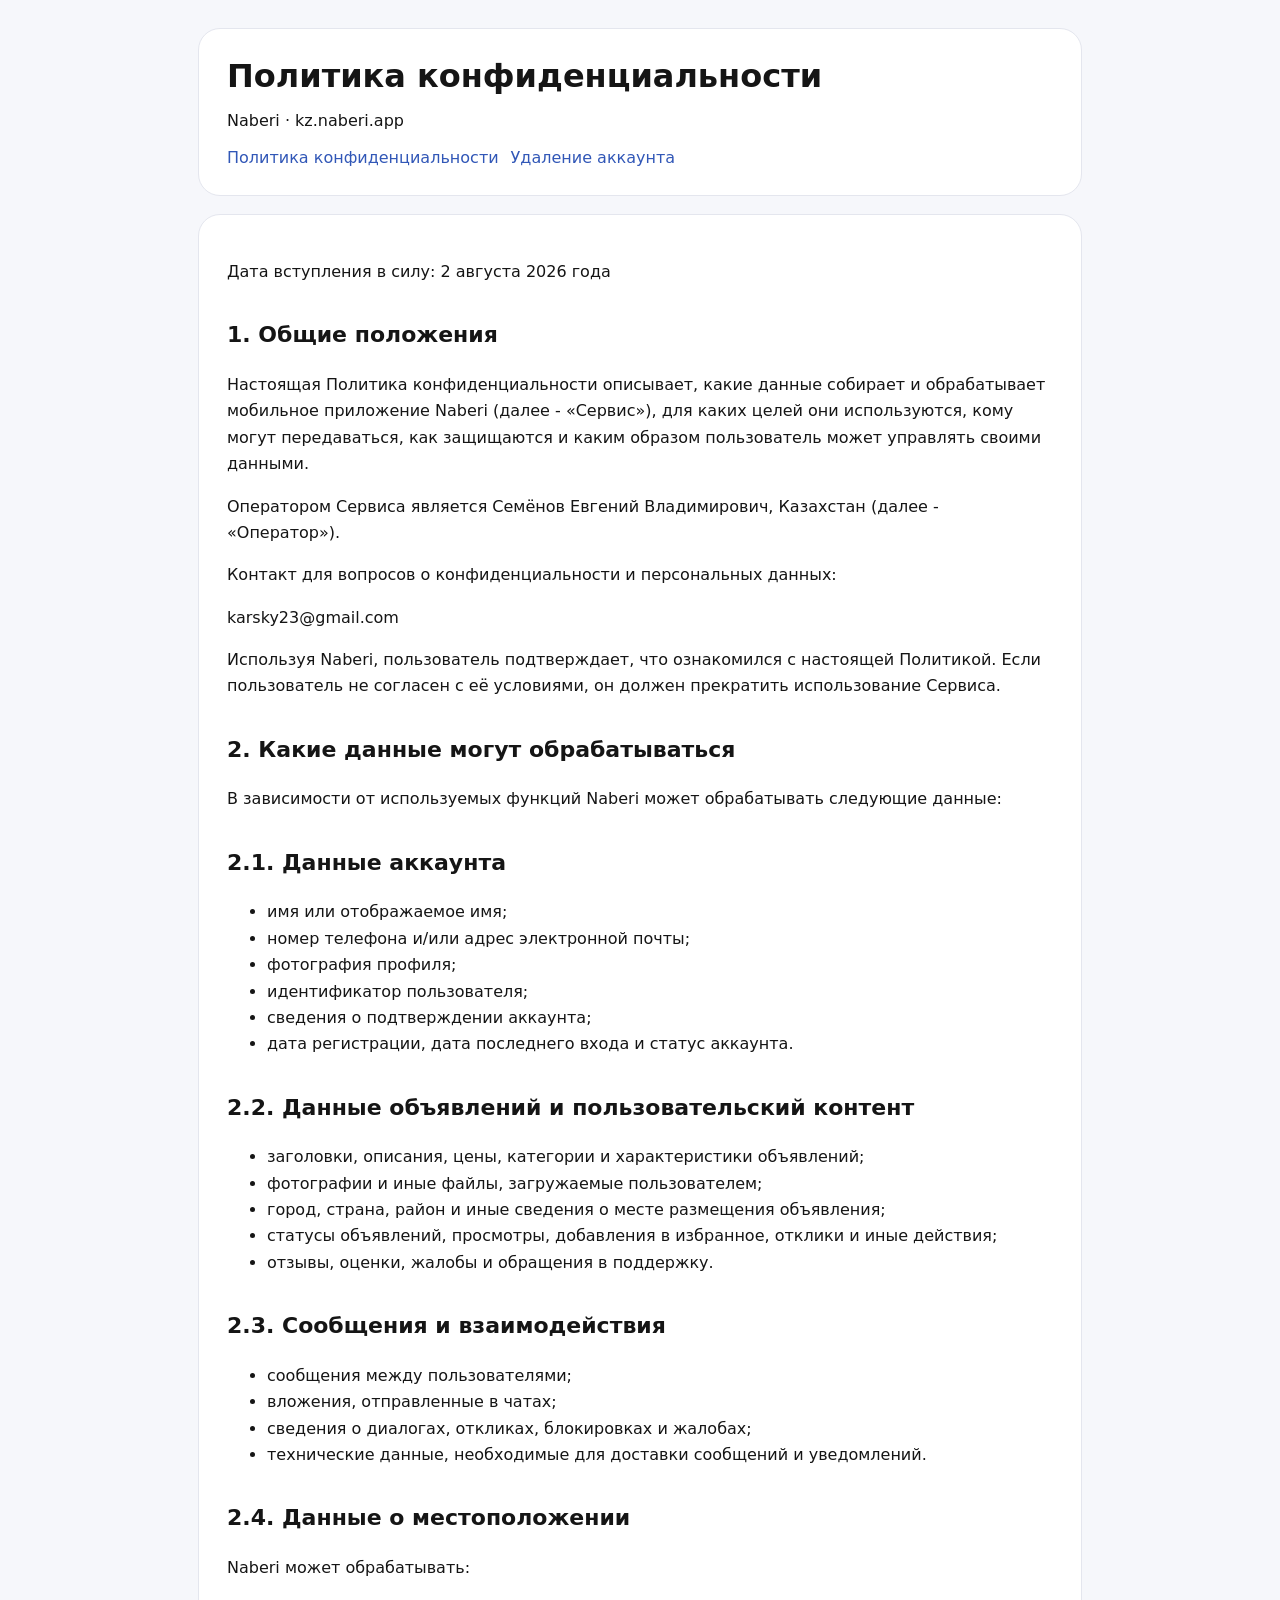
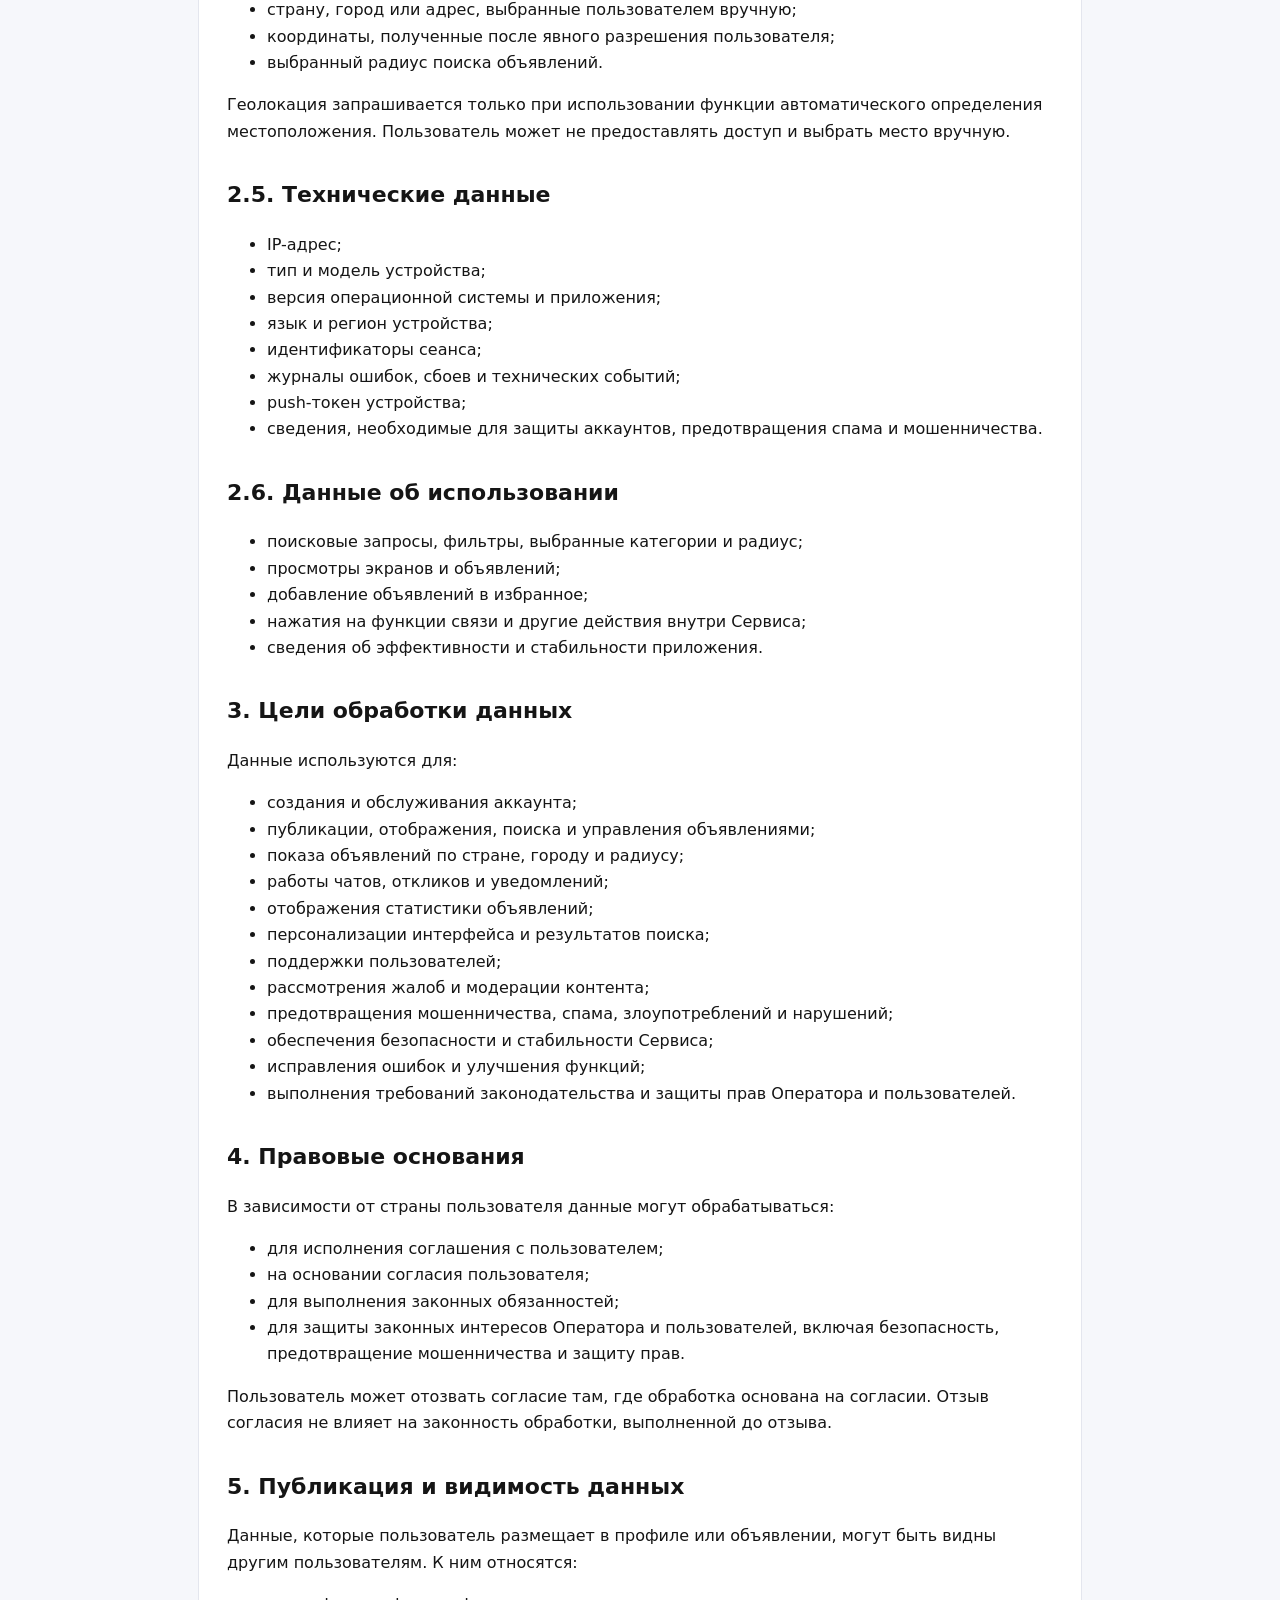
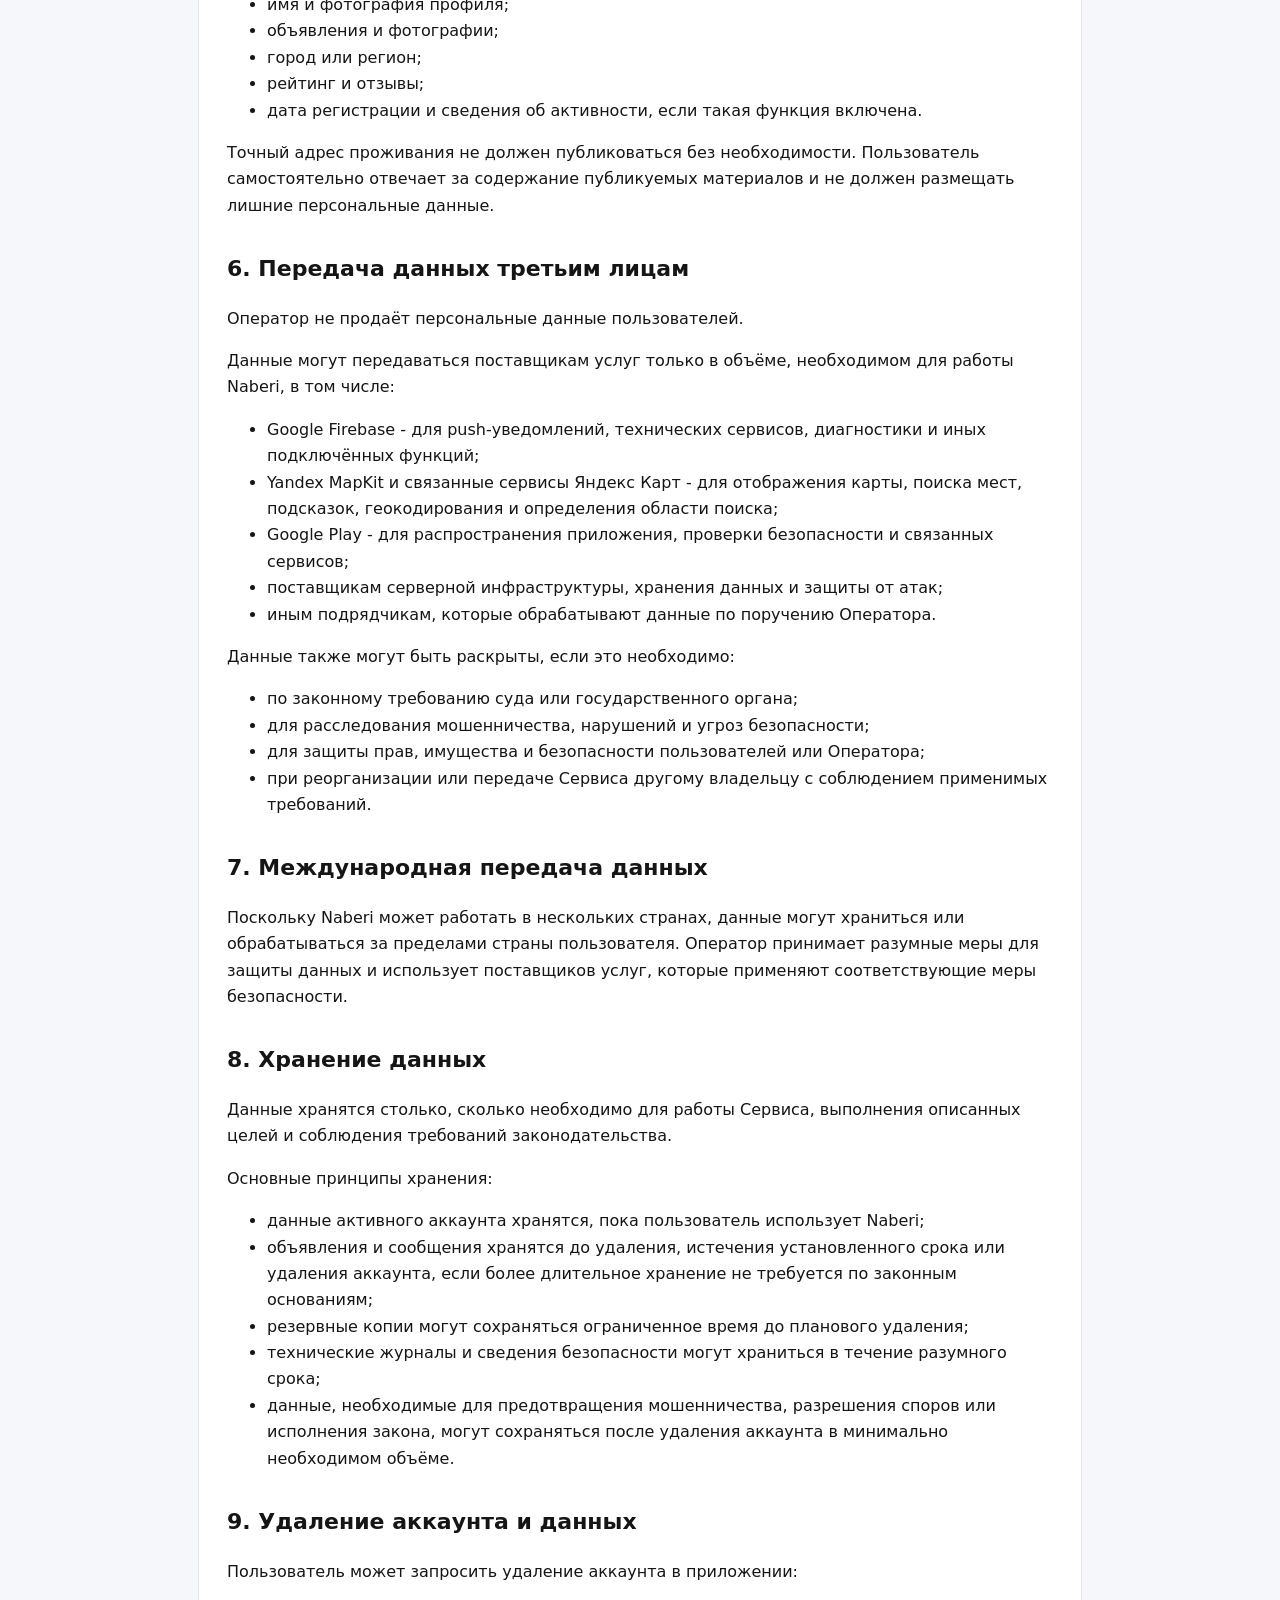
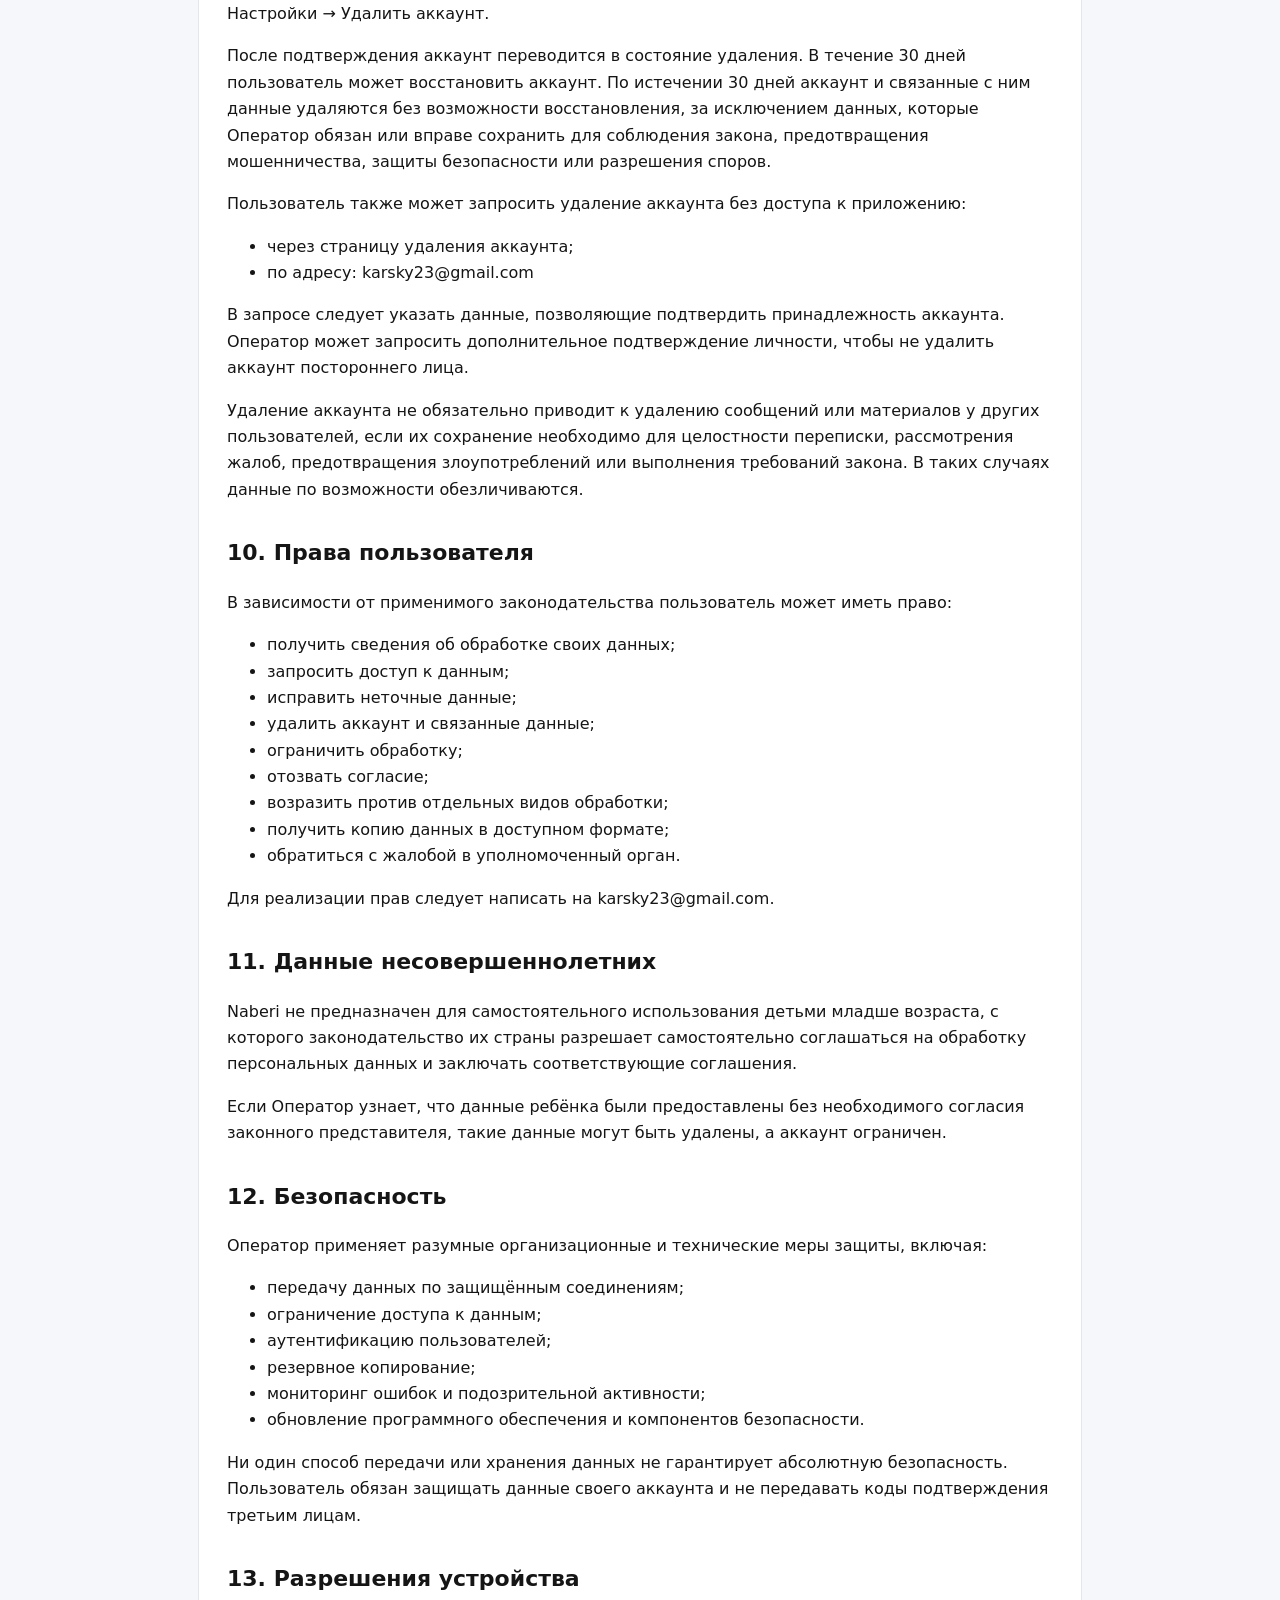
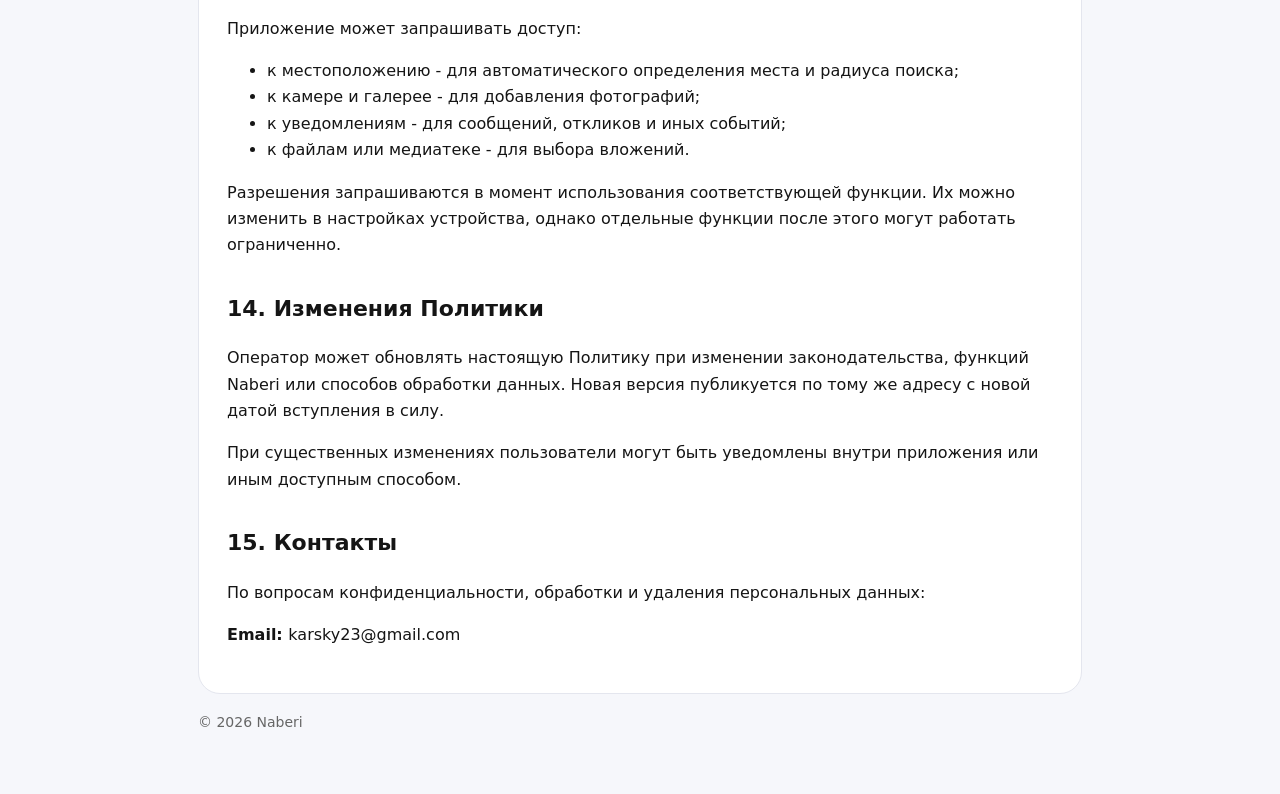
==== commit e3ff07c4: "Add files via upload" ====
--- a/index.html
+++ b/index.html
@@ -492,19 +492,13 @@
      15. Контакты
     </h2>
     <p>
-     Оператор: Семёнов Евгений Владимирович
-    </p>
-    <p>
-     Страна: Казахстан
-    </p>
-    <p>
-     Приложение: Naberi
-    </p>
-    <p>
-     Пакет Android: kz.naberi.app
-    </p>
-    <p>
-     Email: karsky23@gmail.com
+     По вопросам конфиденциальности, обработки и удаления персональных данных:
+    </p>
+    <p>
+     <strong>
+      Email:
+     </strong>
+     karsky23@gmail.com
     </p>
    </main>
    <footer>
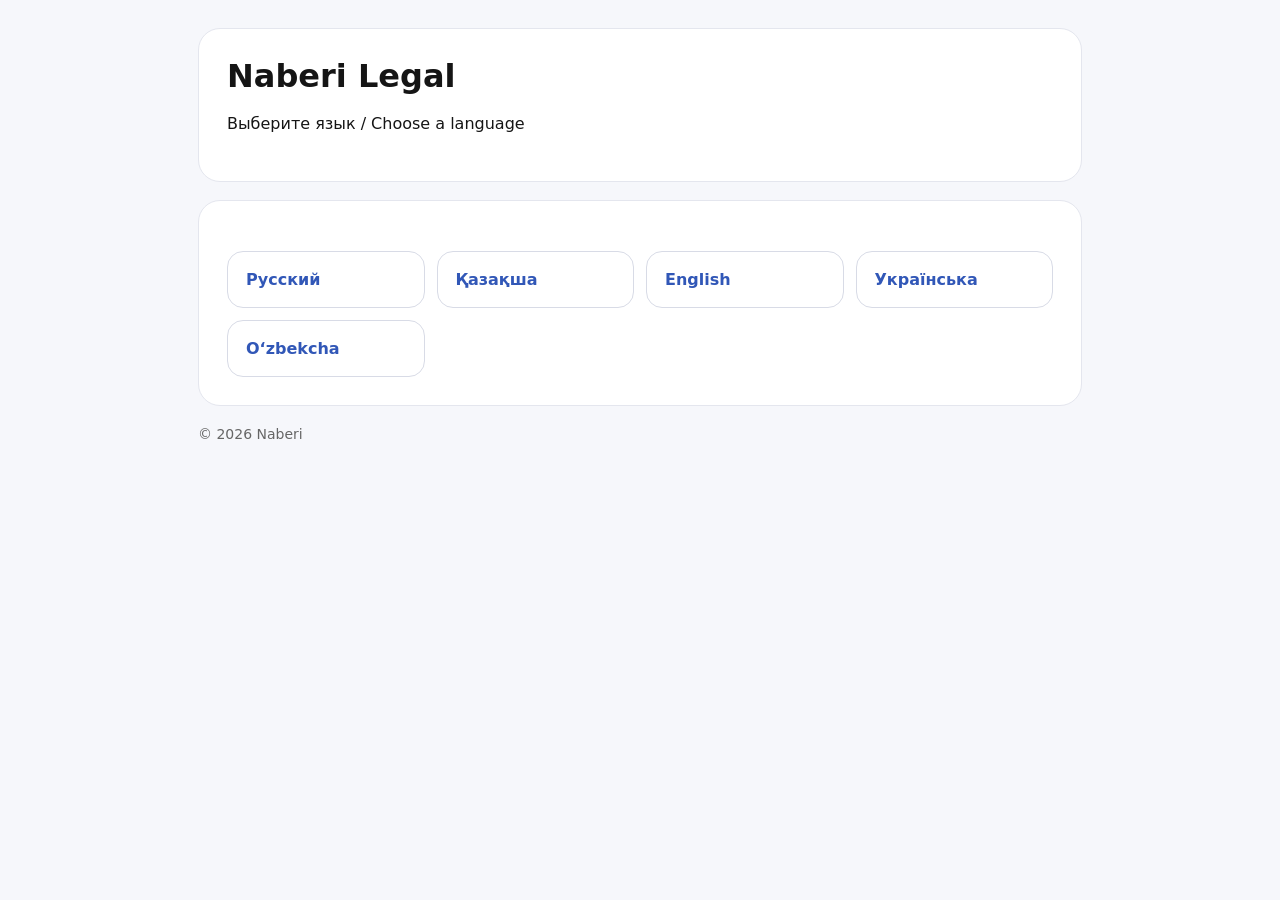
==== commit e96d5fed: "Add files via upload" ====
--- a/index.html
+++ b/index.html
@@ -1,509 +1,21 @@
-<!DOCTYPE html>
+<!doctype html>
 <html lang="ru">
- <head>
-  <meta charset="utf-8"/>
-  <meta content="width=device-width,initial-scale=1" name="viewport"/>
-  <title>
-   Политика конфиденциальности - Naberi
-  </title>
-  <link href="styles.css" rel="stylesheet"/>
- </head>
- <body>
-  <div class="wrap">
-   <header>
-    <h1>
-     Политика конфиденциальности
-    </h1>
-    <p>
-     Naberi · kz.naberi.app
-    </p>
-    <nav>
-     <a href="index.html">
-      Политика конфиденциальности
-     </a>
-     <a href="delete-account.html">
-      Удаление аккаунта
-     </a>
-    </nav>
-   </header>
-   <main class="card">
-    <p>
-     Дата вступления в силу: 2 августа 2026 года
-    </p>
-    <h2>
-     1. Общие положения
-    </h2>
-    <p>
-     Настоящая Политика конфиденциальности описывает, какие данные собирает и обрабатывает мобильное приложение Naberi (далее - «Сервис»), для каких целей они используются, кому могут передаваться, как защищаются и каким образом пользователь может управлять своими данными.
-    </p>
-    <p>
-     Оператором Сервиса является Семёнов Евгений Владимирович, Казахстан (далее - «Оператор»).
-    </p>
-    <p>
-     Контакт для вопросов о конфиденциальности и персональных данных:
-    </p>
-    <p>
-     karsky23@gmail.com
-    </p>
-    <p>
-     Используя Naberi, пользователь подтверждает, что ознакомился с настоящей Политикой. Если пользователь не согласен с её условиями, он должен прекратить использование Сервиса.
-    </p>
-    <h2>
-     2. Какие данные могут обрабатываться
-    </h2>
-    <p>
-     В зависимости от используемых функций Naberi может обрабатывать следующие данные:
-    </p>
-    <h2>
-     2.1. Данные аккаунта
-    </h2>
-    <ul>
-     <li>
-      имя или отображаемое имя;
-     </li>
-     <li>
-      номер телефона и/или адрес электронной почты;
-     </li>
-     <li>
-      фотография профиля;
-     </li>
-     <li>
-      идентификатор пользователя;
-     </li>
-     <li>
-      сведения о подтверждении аккаунта;
-     </li>
-     <li>
-      дата регистрации, дата последнего входа и статус аккаунта.
-     </li>
-    </ul>
-    <h2>
-     2.2. Данные объявлений и пользовательский контент
-    </h2>
-    <ul>
-     <li>
-      заголовки, описания, цены, категории и характеристики объявлений;
-     </li>
-     <li>
-      фотографии и иные файлы, загружаемые пользователем;
-     </li>
-     <li>
-      город, страна, район и иные сведения о месте размещения объявления;
-     </li>
-     <li>
-      статусы объявлений, просмотры, добавления в избранное, отклики и иные действия;
-     </li>
-     <li>
-      отзывы, оценки, жалобы и обращения в поддержку.
-     </li>
-    </ul>
-    <h2>
-     2.3. Сообщения и взаимодействия
-    </h2>
-    <ul>
-     <li>
-      сообщения между пользователями;
-     </li>
-     <li>
-      вложения, отправленные в чатах;
-     </li>
-     <li>
-      сведения о диалогах, откликах, блокировках и жалобах;
-     </li>
-     <li>
-      технические данные, необходимые для доставки сообщений и уведомлений.
-     </li>
-    </ul>
-    <h2>
-     2.4. Данные о местоположении
-    </h2>
-    <p>
-     Naberi может обрабатывать:
-    </p>
-    <ul>
-     <li>
-      страну, город или адрес, выбранные пользователем вручную;
-     </li>
-     <li>
-      координаты, полученные после явного разрешения пользователя;
-     </li>
-     <li>
-      выбранный радиус поиска объявлений.
-     </li>
-    </ul>
-    <p>
-     Геолокация запрашивается только при использовании функции автоматического определения местоположения. Пользователь может не предоставлять доступ и выбрать место вручную.
-    </p>
-    <h2>
-     2.5. Технические данные
-    </h2>
-    <ul>
-     <li>
-      IP-адрес;
-     </li>
-     <li>
-      тип и модель устройства;
-     </li>
-     <li>
-      версия операционной системы и приложения;
-     </li>
-     <li>
-      язык и регион устройства;
-     </li>
-     <li>
-      идентификаторы сеанса;
-     </li>
-     <li>
-      журналы ошибок, сбоев и технических событий;
-     </li>
-     <li>
-      push-токен устройства;
-     </li>
-     <li>
-      сведения, необходимые для защиты аккаунтов, предотвращения спама и мошенничества.
-     </li>
-    </ul>
-    <h2>
-     2.6. Данные об использовании
-    </h2>
-    <ul>
-     <li>
-      поисковые запросы, фильтры, выбранные категории и радиус;
-     </li>
-     <li>
-      просмотры экранов и объявлений;
-     </li>
-     <li>
-      добавление объявлений в избранное;
-     </li>
-     <li>
-      нажатия на функции связи и другие действия внутри Сервиса;
-     </li>
-     <li>
-      сведения об эффективности и стабильности приложения.
-     </li>
-    </ul>
-    <h2>
-     3. Цели обработки данных
-    </h2>
-    <p>
-     Данные используются для:
-    </p>
-    <ul>
-     <li>
-      создания и обслуживания аккаунта;
-     </li>
-     <li>
-      публикации, отображения, поиска и управления объявлениями;
-     </li>
-     <li>
-      показа объявлений по стране, городу и радиусу;
-     </li>
-     <li>
-      работы чатов, откликов и уведомлений;
-     </li>
-     <li>
-      отображения статистики объявлений;
-     </li>
-     <li>
-      персонализации интерфейса и результатов поиска;
-     </li>
-     <li>
-      поддержки пользователей;
-     </li>
-     <li>
-      рассмотрения жалоб и модерации контента;
-     </li>
-     <li>
-      предотвращения мошенничества, спама, злоупотреблений и нарушений;
-     </li>
-     <li>
-      обеспечения безопасности и стабильности Сервиса;
-     </li>
-     <li>
-      исправления ошибок и улучшения функций;
-     </li>
-     <li>
-      выполнения требований законодательства и защиты прав Оператора и пользователей.
-     </li>
-    </ul>
-    <h2>
-     4. Правовые основания
-    </h2>
-    <p>
-     В зависимости от страны пользователя данные могут обрабатываться:
-    </p>
-    <ul>
-     <li>
-      для исполнения соглашения с пользователем;
-     </li>
-     <li>
-      на основании согласия пользователя;
-     </li>
-     <li>
-      для выполнения законных обязанностей;
-     </li>
-     <li>
-      для защиты законных интересов Оператора и пользователей, включая безопасность, предотвращение мошенничества и защиту прав.
-     </li>
-    </ul>
-    <p>
-     Пользователь может отозвать согласие там, где обработка основана на согласии. Отзыв согласия не влияет на законность обработки, выполненной до отзыва.
-    </p>
-    <h2>
-     5. Публикация и видимость данных
-    </h2>
-    <p>
-     Данные, которые пользователь размещает в профиле или объявлении, могут быть видны другим пользователям. К ним относятся:
-    </p>
-    <ul>
-     <li>
-      имя и фотография профиля;
-     </li>
-     <li>
-      объявления и фотографии;
-     </li>
-     <li>
-      город или регион;
-     </li>
-     <li>
-      рейтинг и отзывы;
-     </li>
-     <li>
-      дата регистрации и сведения об активности, если такая функция включена.
-     </li>
-    </ul>
-    <p>
-     Точный адрес проживания не должен публиковаться без необходимости. Пользователь самостоятельно отвечает за содержание публикуемых материалов и не должен размещать лишние персональные данные.
-    </p>
-    <h2>
-     6. Передача данных третьим лицам
-    </h2>
-    <p>
-     Оператор не продаёт персональные данные пользователей.
-    </p>
-    <p>
-     Данные могут передаваться поставщикам услуг только в объёме, необходимом для работы Naberi, в том числе:
-    </p>
-    <ul>
-     <li>
-      Google Firebase - для push-уведомлений, технических сервисов, диагностики и иных подключённых функций;
-     </li>
-     <li>
-      Yandex MapKit и связанные сервисы Яндекс Карт - для отображения карты, поиска мест, подсказок, геокодирования и определения области поиска;
-     </li>
-     <li>
-      Google Play - для распространения приложения, проверки безопасности и связанных сервисов;
-     </li>
-     <li>
-      поставщикам серверной инфраструктуры, хранения данных и защиты от атак;
-     </li>
-     <li>
-      иным подрядчикам, которые обрабатывают данные по поручению Оператора.
-     </li>
-    </ul>
-    <p>
-     Данные также могут быть раскрыты, если это необходимо:
-    </p>
-    <ul>
-     <li>
-      по законному требованию суда или государственного органа;
-     </li>
-     <li>
-      для расследования мошенничества, нарушений и угроз безопасности;
-     </li>
-     <li>
-      для защиты прав, имущества и безопасности пользователей или Оператора;
-     </li>
-     <li>
-      при реорганизации или передаче Сервиса другому владельцу с соблюдением применимых требований.
-     </li>
-    </ul>
-    <h2>
-     7. Международная передача данных
-    </h2>
-    <p>
-     Поскольку Naberi может работать в нескольких странах, данные могут храниться или обрабатываться за пределами страны пользователя. Оператор принимает разумные меры для защиты данных и использует поставщиков услуг, которые применяют соответствующие меры безопасности.
-    </p>
-    <h2>
-     8. Хранение данных
-    </h2>
-    <p>
-     Данные хранятся столько, сколько необходимо для работы Сервиса, выполнения описанных целей и соблюдения требований законодательства.
-    </p>
-    <p>
-     Основные принципы хранения:
-    </p>
-    <ul>
-     <li>
-      данные активного аккаунта хранятся, пока пользователь использует Naberi;
-     </li>
-     <li>
-      объявления и сообщения хранятся до удаления, истечения установленного срока или удаления аккаунта, если более длительное хранение не требуется по законным основаниям;
-     </li>
-     <li>
-      резервные копии могут сохраняться ограниченное время до планового удаления;
-     </li>
-     <li>
-      технические журналы и сведения безопасности могут храниться в течение разумного срока;
-     </li>
-     <li>
-      данные, необходимые для предотвращения мошенничества, разрешения споров или исполнения закона, могут сохраняться после удаления аккаунта в минимально необходимом объёме.
-     </li>
-    </ul>
-    <h2>
-     9. Удаление аккаунта и данных
-    </h2>
-    <p>
-     Пользователь может запросить удаление аккаунта в приложении:
-    </p>
-    <p>
-     Настройки → Удалить аккаунт.
-    </p>
-    <p>
-     После подтверждения аккаунт переводится в состояние удаления. В течение 30 дней пользователь может восстановить аккаунт. По истечении 30 дней аккаунт и связанные с ним данные удаляются без возможности восстановления, за исключением данных, которые Оператор обязан или вправе сохранить для соблюдения закона, предотвращения мошенничества, защиты безопасности или разрешения споров.
-    </p>
-    <p>
-     Пользователь также может запросить удаление аккаунта без доступа к приложению:
-    </p>
-    <ul>
-     <li>
-      через страницу удаления аккаунта;
-     </li>
-     <li>
-      по адресу: karsky23@gmail.com
-     </li>
-    </ul>
-    <p>
-     В запросе следует указать данные, позволяющие подтвердить принадлежность аккаунта. Оператор может запросить дополнительное подтверждение личности, чтобы не удалить аккаунт постороннего лица.
-    </p>
-    <p>
-     Удаление аккаунта не обязательно приводит к удалению сообщений или материалов у других пользователей, если их сохранение необходимо для целостности переписки, рассмотрения жалоб, предотвращения злоупотреблений или выполнения требований закона. В таких случаях данные по возможности обезличиваются.
-    </p>
-    <h2>
-     10. Права пользователя
-    </h2>
-    <p>
-     В зависимости от применимого законодательства пользователь может иметь право:
-    </p>
-    <ul>
-     <li>
-      получить сведения об обработке своих данных;
-     </li>
-     <li>
-      запросить доступ к данным;
-     </li>
-     <li>
-      исправить неточные данные;
-     </li>
-     <li>
-      удалить аккаунт и связанные данные;
-     </li>
-     <li>
-      ограничить обработку;
-     </li>
-     <li>
-      отозвать согласие;
-     </li>
-     <li>
-      возразить против отдельных видов обработки;
-     </li>
-     <li>
-      получить копию данных в доступном формате;
-     </li>
-     <li>
-      обратиться с жалобой в уполномоченный орган.
-     </li>
-    </ul>
-    <p>
-     Для реализации прав следует написать на karsky23@gmail.com.
-    </p>
-    <h2>
-     11. Данные несовершеннолетних
-    </h2>
-    <p>
-     Naberi не предназначен для самостоятельного использования детьми младше возраста, с которого законодательство их страны разрешает самостоятельно соглашаться на обработку персональных данных и заключать соответствующие соглашения.
-    </p>
-    <p>
-     Если Оператор узнает, что данные ребёнка были предоставлены без необходимого согласия законного представителя, такие данные могут быть удалены, а аккаунт ограничен.
-    </p>
-    <h2>
-     12. Безопасность
-    </h2>
-    <p>
-     Оператор применяет разумные организационные и технические меры защиты, включая:
-    </p>
-    <ul>
-     <li>
-      передачу данных по защищённым соединениям;
-     </li>
-     <li>
-      ограничение доступа к данным;
-     </li>
-     <li>
-      аутентификацию пользователей;
-     </li>
-     <li>
-      резервное копирование;
-     </li>
-     <li>
-      мониторинг ошибок и подозрительной активности;
-     </li>
-     <li>
-      обновление программного обеспечения и компонентов безопасности.
-     </li>
-    </ul>
-    <p>
-     Ни один способ передачи или хранения данных не гарантирует абсолютную безопасность. Пользователь обязан защищать данные своего аккаунта и не передавать коды подтверждения третьим лицам.
-    </p>
-    <h2>
-     13. Разрешения устройства
-    </h2>
-    <p>
-     Приложение может запрашивать доступ:
-    </p>
-    <ul>
-     <li>
-      к местоположению - для автоматического определения места и радиуса поиска;
-     </li>
-     <li>
-      к камере и галерее - для добавления фотографий;
-     </li>
-     <li>
-      к уведомлениям - для сообщений, откликов и иных событий;
-     </li>
-     <li>
-      к файлам или медиатеке - для выбора вложений.
-     </li>
-    </ul>
-    <p>
-     Разрешения запрашиваются в момент использования соответствующей функции. Их можно изменить в настройках устройства, однако отдельные функции после этого могут работать ограниченно.
-    </p>
-    <h2>
-     14. Изменения Политики
-    </h2>
-    <p>
-     Оператор может обновлять настоящую Политику при изменении законодательства, функций Naberi или способов обработки данных. Новая версия публикуется по тому же адресу с новой датой вступления в силу.
-    </p>
-    <p>
-     При существенных изменениях пользователи могут быть уведомлены внутри приложения или иным доступным способом.
-    </p>
-    <h2>
-     15. Контакты
-    </h2>
-    <p>
-     По вопросам конфиденциальности, обработки и удаления персональных данных:
-    </p>
-    <p>
-     <strong>
-      Email:
-     </strong>
-     karsky23@gmail.com
-    </p>
-   </main>
-   <footer>
-    © 2026 Naberi
-   </footer>
-  </div>
- </body>
-</html>
+<head>
+<meta charset="utf-8">
+<meta name="viewport" content="width=device-width,initial-scale=1">
+<title>Naberi Legal</title>
+<link rel="stylesheet" href="styles.css">
+</head>
+<body>
+<div class="wrap">
+<header>
+<h1>Naberi Legal</h1>
+<p>Выберите язык / Choose a language</p>
+</header>
+<main class="card">
+<div class="chooser"><a href="ru/">Русский</a><a href="kk/">Қазақша</a><a href="en/">English</a><a href="uk/">Українська</a><a href="uz/">O‘zbekcha</a></div>
+</main>
+<footer>© 2026 Naberi</footer>
+</div>
+</body>
+</html>
--- a/styles.css
+++ b/styles.css
@@ -1,11 +1,12 @@
 
 :root{font-family:Inter,system-ui,-apple-system,BlinkMacSystemFont,"Segoe UI",sans-serif;color:#151515;background:#f6f7fb}
 *{box-sizing:border-box}body{margin:0}.wrap{max-width:920px;margin:0 auto;padding:28px 18px 64px}
-header{background:#fff;border:1px solid #e4e6ee;border-radius:22px;padding:28px;margin-bottom:18px}
-.card{background:#fff;border:1px solid #e4e6ee;border-radius:22px;padding:28px;line-height:1.65}
-h1{margin:0 0 10px;font-size:32px}h2{margin-top:32px;font-size:22px}p,li{font-size:16px}
-nav{display:flex;gap:12px;flex-wrap:wrap;margin-top:18px}a{color:#3157b7;text-decoration:none}a:hover{text-decoration:underline}
-.notice{background:#fff3cd;border:1px solid #ffe69c;border-radius:14px;padding:14px;margin:18px 0}
-code{background:#f0f1f5;padding:2px 6px;border-radius:6px}
-footer{color:#666;margin-top:20px;font-size:14px}
+header,.card{background:#fff;border:1px solid #e4e6ee;border-radius:22px;padding:28px}
+header{margin-bottom:18px}h1{margin:0 0 10px;font-size:32px}h2{margin-top:30px;font-size:22px}
+p,li{font-size:16px;line-height:1.65}.langs{display:flex;gap:8px;flex-wrap:wrap;margin-top:18px}
+.langs a{display:inline-block;padding:8px 12px;border:1px solid #d8dbe6;border-radius:999px;text-decoration:none;color:#3157b7;background:#fff}
+.langs a.active{background:#3157b7;color:#fff;border-color:#3157b7}
+nav{display:flex;gap:14px;flex-wrap:wrap;margin-top:18px}a{color:#3157b7;text-decoration:none}a:hover{text-decoration:underline}
+footer{color:#666;margin-top:20px;font-size:14px}.chooser{display:grid;grid-template-columns:repeat(auto-fit,minmax(180px,1fr));gap:12px;margin-top:22px}
+.chooser a{display:block;padding:18px;border:1px solid #d8dbe6;border-radius:16px;background:#fff;text-decoration:none;font-weight:600}
 @media(max-width:600px){h1{font-size:27px}.card,header{padding:20px}}
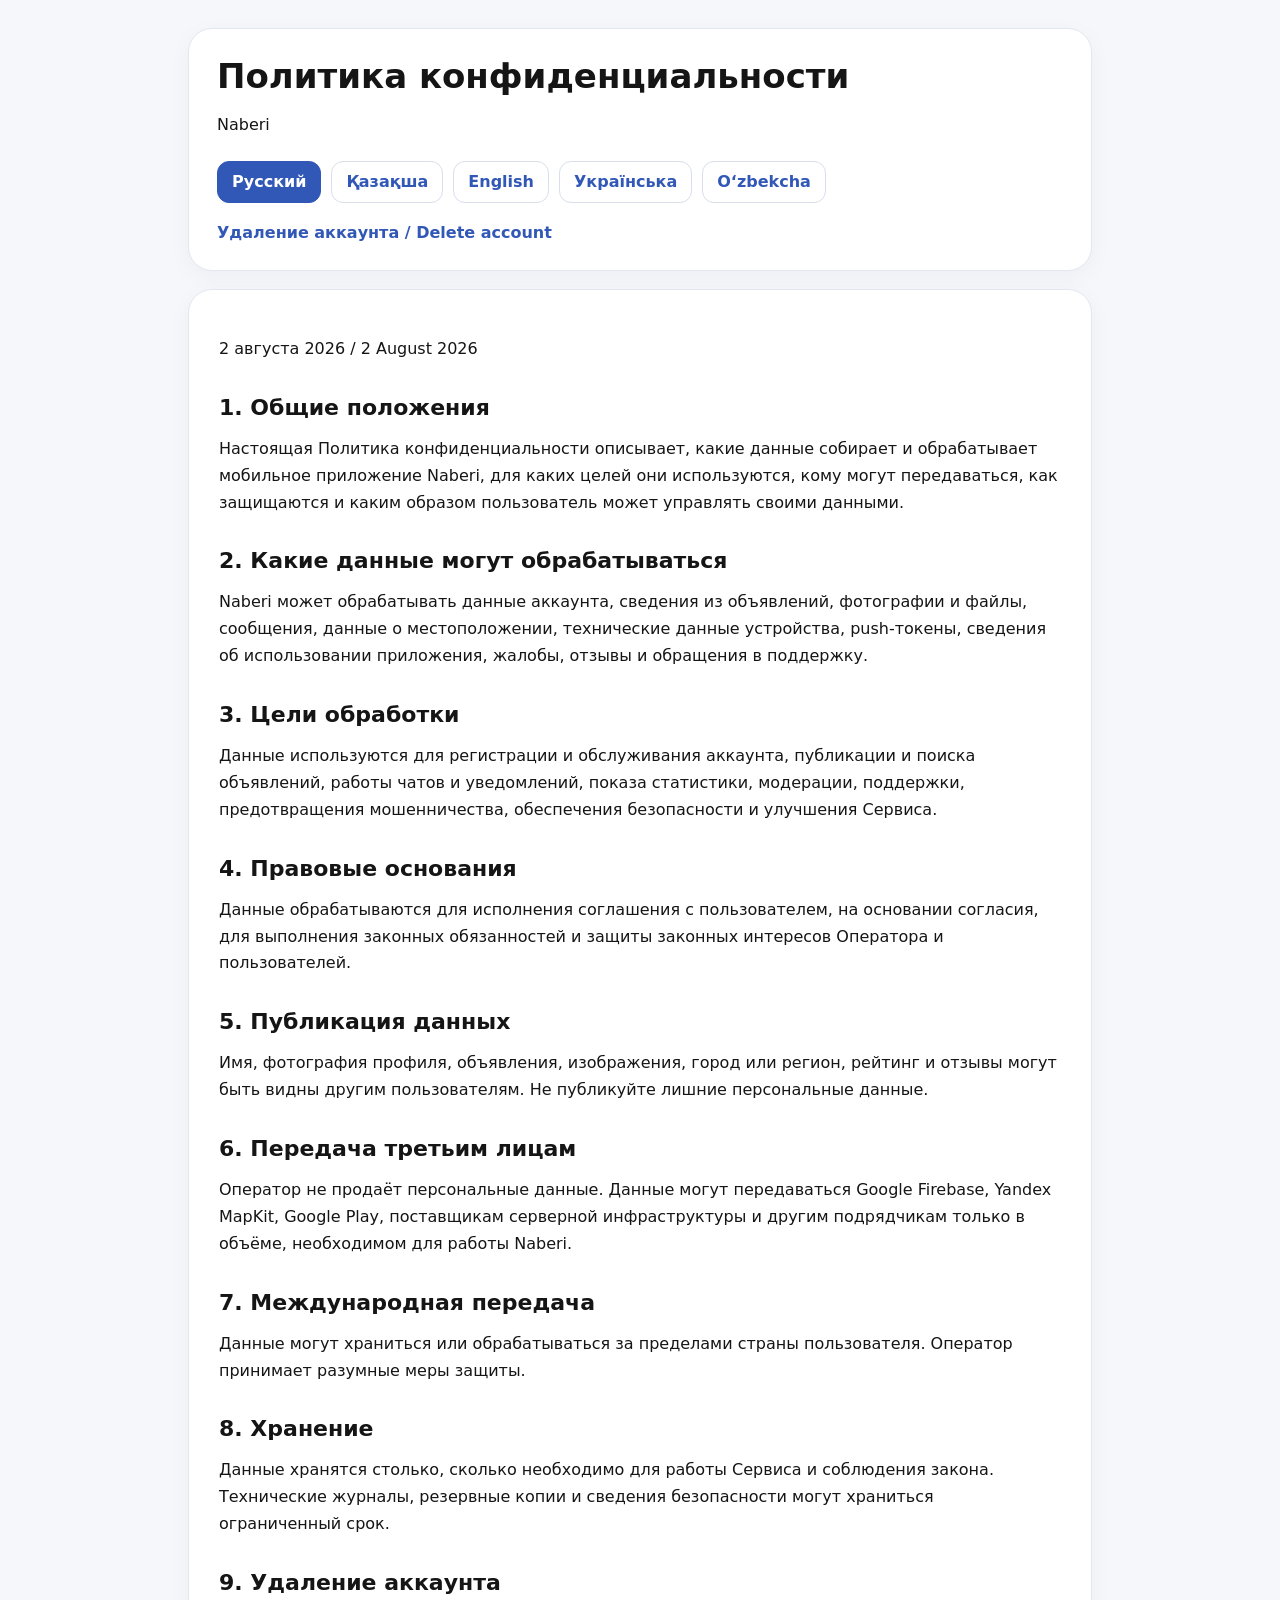
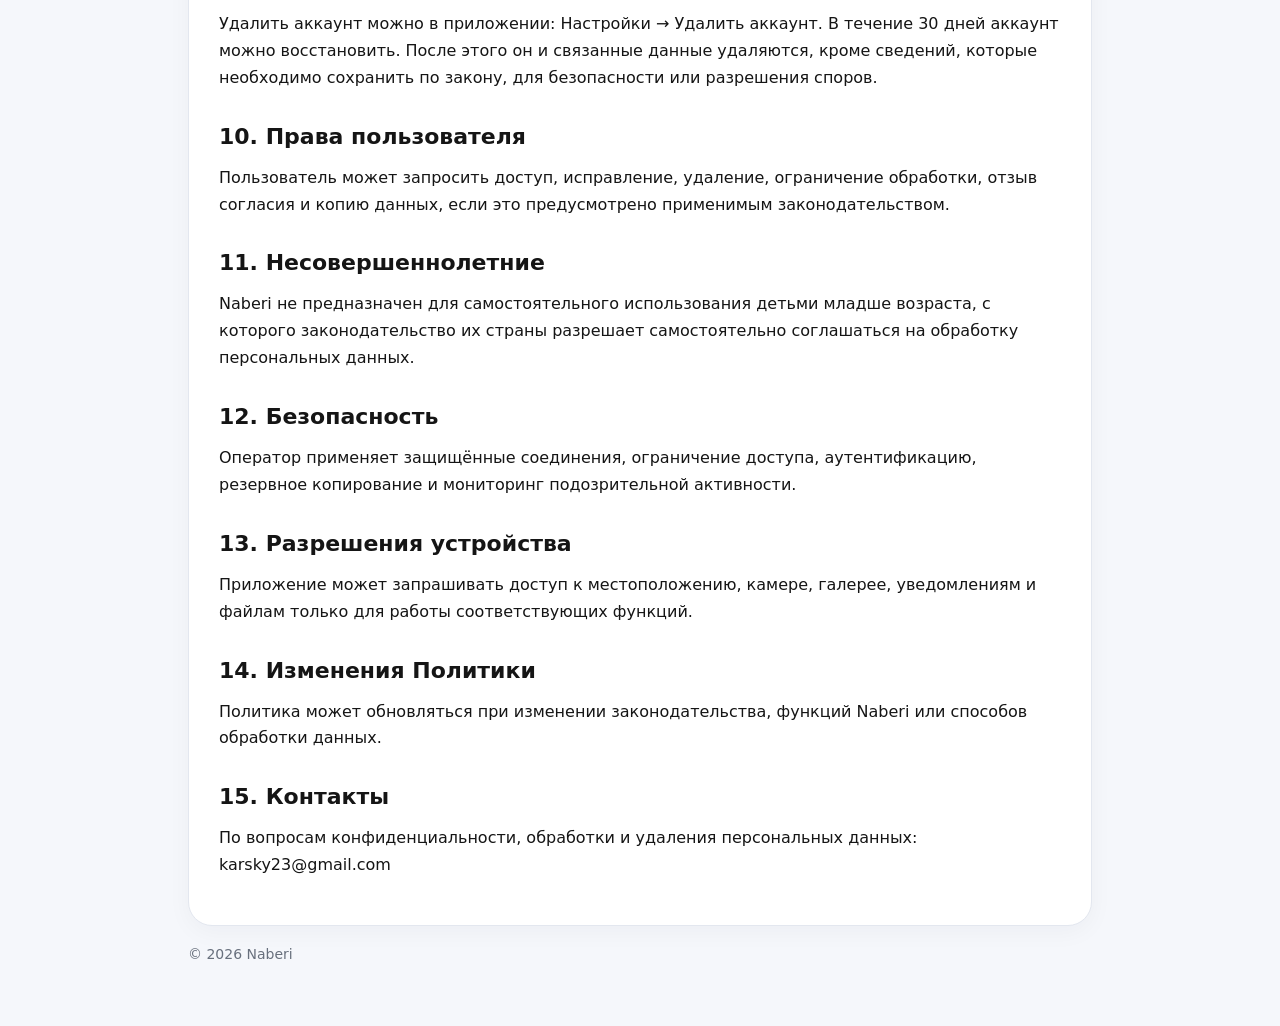
==== commit 25f12e65: "Add files via upload" ====
--- a/index.html
+++ b/index.html
@@ -1,21 +1,143 @@
-<!doctype html>
+<!DOCTYPE html>
 <html lang="ru">
-<head>
-<meta charset="utf-8">
-<meta name="viewport" content="width=device-width,initial-scale=1">
-<title>Naberi Legal</title>
-<link rel="stylesheet" href="styles.css">
-</head>
-<body>
-<div class="wrap">
-<header>
-<h1>Naberi Legal</h1>
-<p>Выберите язык / Choose a language</p>
-</header>
-<main class="card">
-<div class="chooser"><a href="ru/">Русский</a><a href="kk/">Қазақша</a><a href="en/">English</a><a href="uk/">Українська</a><a href="uz/">O‘zbekcha</a></div>
-</main>
-<footer>© 2026 Naberi</footer>
-</div>
-</body>
-</html>+ <head>
+  <meta charset="utf-8"/>
+  <meta content="width=device-width,initial-scale=1" name="viewport"/>
+  <title>
+   Политика конфиденциальности - Naberi
+  </title>
+  <link href="styles.css" rel="stylesheet"/>
+ </head>
+ <body>
+  <div class="wrap">
+   <header>
+    <h1>
+     Политика конфиденциальности
+    </h1>
+    <p>
+     Naberi
+    </p>
+    <div class="langs">
+     <a class="active" href="ru/">
+      Русский
+     </a>
+     <a href="kk/">
+      Қазақша
+     </a>
+     <a href="en/">
+      English
+     </a>
+     <a href="uk/">
+      Українська
+     </a>
+     <a href="uz/">
+      O‘zbekcha
+     </a>
+    </div>
+    <nav>
+     <a href="delete-account.html">
+      Удаление аккаунта / Delete account
+     </a>
+    </nav>
+   </header>
+   <main class="card">
+    <p>
+     2 августа 2026 / 2 August 2026
+    </p>
+    <h2>
+     1. Общие положения
+    </h2>
+    <p>
+     Настоящая Политика конфиденциальности описывает, какие данные собирает и обрабатывает мобильное приложение Naberi, для каких целей они используются, кому могут передаваться, как защищаются и каким образом пользователь может управлять своими данными.
+    </p>
+    <h2>
+     2. Какие данные могут обрабатываться
+    </h2>
+    <p>
+     Naberi может обрабатывать данные аккаунта, сведения из объявлений, фотографии и файлы, сообщения, данные о местоположении, технические данные устройства, push-токены, сведения об использовании приложения, жалобы, отзывы и обращения в поддержку.
+    </p>
+    <h2>
+     3. Цели обработки
+    </h2>
+    <p>
+     Данные используются для регистрации и обслуживания аккаунта, публикации и поиска объявлений, работы чатов и уведомлений, показа статистики, модерации, поддержки, предотвращения мошенничества, обеспечения безопасности и улучшения Сервиса.
+    </p>
+    <h2>
+     4. Правовые основания
+    </h2>
+    <p>
+     Данные обрабатываются для исполнения соглашения с пользователем, на основании согласия, для выполнения законных обязанностей и защиты законных интересов Оператора и пользователей.
+    </p>
+    <h2>
+     5. Публикация данных
+    </h2>
+    <p>
+     Имя, фотография профиля, объявления, изображения, город или регион, рейтинг и отзывы могут быть видны другим пользователям. Не публикуйте лишние персональные данные.
+    </p>
+    <h2>
+     6. Передача третьим лицам
+    </h2>
+    <p>
+     Оператор не продаёт персональные данные. Данные могут передаваться Google Firebase, Yandex MapKit, Google Play, поставщикам серверной инфраструктуры и другим подрядчикам только в объёме, необходимом для работы Naberi.
+    </p>
+    <h2>
+     7. Международная передача
+    </h2>
+    <p>
+     Данные могут храниться или обрабатываться за пределами страны пользователя. Оператор принимает разумные меры защиты.
+    </p>
+    <h2>
+     8. Хранение
+    </h2>
+    <p>
+     Данные хранятся столько, сколько необходимо для работы Сервиса и соблюдения закона. Технические журналы, резервные копии и сведения безопасности могут храниться ограниченный срок.
+    </p>
+    <h2>
+     9. Удаление аккаунта
+    </h2>
+    <p>
+     Удалить аккаунт можно в приложении: Настройки → Удалить аккаунт. В течение 30 дней аккаунт можно восстановить. После этого он и связанные данные удаляются, кроме сведений, которые необходимо сохранить по закону, для безопасности или разрешения споров.
+    </p>
+    <h2>
+     10. Права пользователя
+    </h2>
+    <p>
+     Пользователь может запросить доступ, исправление, удаление, ограничение обработки, отзыв согласия и копию данных, если это предусмотрено применимым законодательством.
+    </p>
+    <h2>
+     11. Несовершеннолетние
+    </h2>
+    <p>
+     Naberi не предназначен для самостоятельного использования детьми младше возраста, с которого законодательство их страны разрешает самостоятельно соглашаться на обработку персональных данных.
+    </p>
+    <h2>
+     12. Безопасность
+    </h2>
+    <p>
+     Оператор применяет защищённые соединения, ограничение доступа, аутентификацию, резервное копирование и мониторинг подозрительной активности.
+    </p>
+    <h2>
+     13. Разрешения устройства
+    </h2>
+    <p>
+     Приложение может запрашивать доступ к местоположению, камере, галерее, уведомлениям и файлам только для работы соответствующих функций.
+    </p>
+    <h2>
+     14. Изменения Политики
+    </h2>
+    <p>
+     Политика может обновляться при изменении законодательства, функций Naberi или способов обработки данных.
+    </p>
+    <h2>
+     15. Контакты
+    </h2>
+    <p>
+     По вопросам конфиденциальности, обработки и удаления персональных данных: karsky23@gmail.com
+    </p>
+   </main>
+   <footer>
+    © 2026 Naberi
+   </footer>
+  </div>
+ </body>
+</html>
--- a/styles.css
+++ b/styles.css
@@ -1,12 +1,69 @@
-
-:root{font-family:Inter,system-ui,-apple-system,BlinkMacSystemFont,"Segoe UI",sans-serif;color:#151515;background:#f6f7fb}
-*{box-sizing:border-box}body{margin:0}.wrap{max-width:920px;margin:0 auto;padding:28px 18px 64px}
-header,.card{background:#fff;border:1px solid #e4e6ee;border-radius:22px;padding:28px}
-header{margin-bottom:18px}h1{margin:0 0 10px;font-size:32px}h2{margin-top:30px;font-size:22px}
-p,li{font-size:16px;line-height:1.65}.langs{display:flex;gap:8px;flex-wrap:wrap;margin-top:18px}
-.langs a{display:inline-block;padding:8px 12px;border:1px solid #d8dbe6;border-radius:999px;text-decoration:none;color:#3157b7;background:#fff}
-.langs a.active{background:#3157b7;color:#fff;border-color:#3157b7}
-nav{display:flex;gap:14px;flex-wrap:wrap;margin-top:18px}a{color:#3157b7;text-decoration:none}a:hover{text-decoration:underline}
-footer{color:#666;margin-top:20px;font-size:14px}.chooser{display:grid;grid-template-columns:repeat(auto-fit,minmax(180px,1fr));gap:12px;margin-top:22px}
-.chooser a{display:block;padding:18px;border:1px solid #d8dbe6;border-radius:16px;background:#fff;text-decoration:none;font-weight:600}
-@media(max-width:600px){h1{font-size:27px}.card,header{padding:20px}}
+:root{
+  font-family:Inter,system-ui,-apple-system,BlinkMacSystemFont,"Segoe UI",sans-serif;
+  color:#151515;
+  background:#f5f7fb;
+}
+*{box-sizing:border-box}
+body{margin:0;background:#f5f7fb}
+.wrap{max-width:940px;margin:0 auto;padding:28px 18px 64px}
+header,.card{
+  background:#fff;
+  border:1px solid #e3e7ef;
+  border-radius:24px;
+  box-shadow:0 6px 24px rgba(20,30,55,.04);
+}
+header{padding:28px;margin-bottom:18px}
+.card{padding:30px}
+h1{margin:0 0 8px;font-size:34px;line-height:1.15}
+h2{margin:32px 0 12px;font-size:22px}
+p,li{font-size:16px;line-height:1.68}
+.langs{
+  display:flex;
+  gap:10px;
+  flex-wrap:wrap;
+  margin-top:22px;
+}
+.langs a{
+  display:inline-flex;
+  align-items:center;
+  justify-content:center;
+  min-height:42px;
+  padding:9px 14px;
+  border:1px solid #d9deea;
+  border-radius:12px;
+  color:#3157b7;
+  background:#fff;
+  text-decoration:none;
+  font-weight:600;
+  transition:.15s ease;
+}
+.langs a:hover{
+  background:#f2f5ff;
+  border-color:#bfc9e8;
+  text-decoration:none;
+}
+.langs a.active{
+  color:#fff;
+  background:#3157b7;
+  border-color:#3157b7;
+}
+nav{
+  display:flex;
+  gap:16px;
+  flex-wrap:wrap;
+  margin-top:20px;
+}
+nav a{
+  color:#3157b7;
+  text-decoration:none;
+  font-weight:600;
+}
+nav a:hover{text-decoration:underline}
+footer{color:#68707d;margin-top:20px;font-size:14px}
+@media(max-width:600px){
+  .wrap{padding:16px 12px 40px}
+  header,.card{padding:20px;border-radius:18px}
+  h1{font-size:28px}
+  .langs{gap:8px}
+  .langs a{flex:1 1 calc(50% - 8px)}
+}
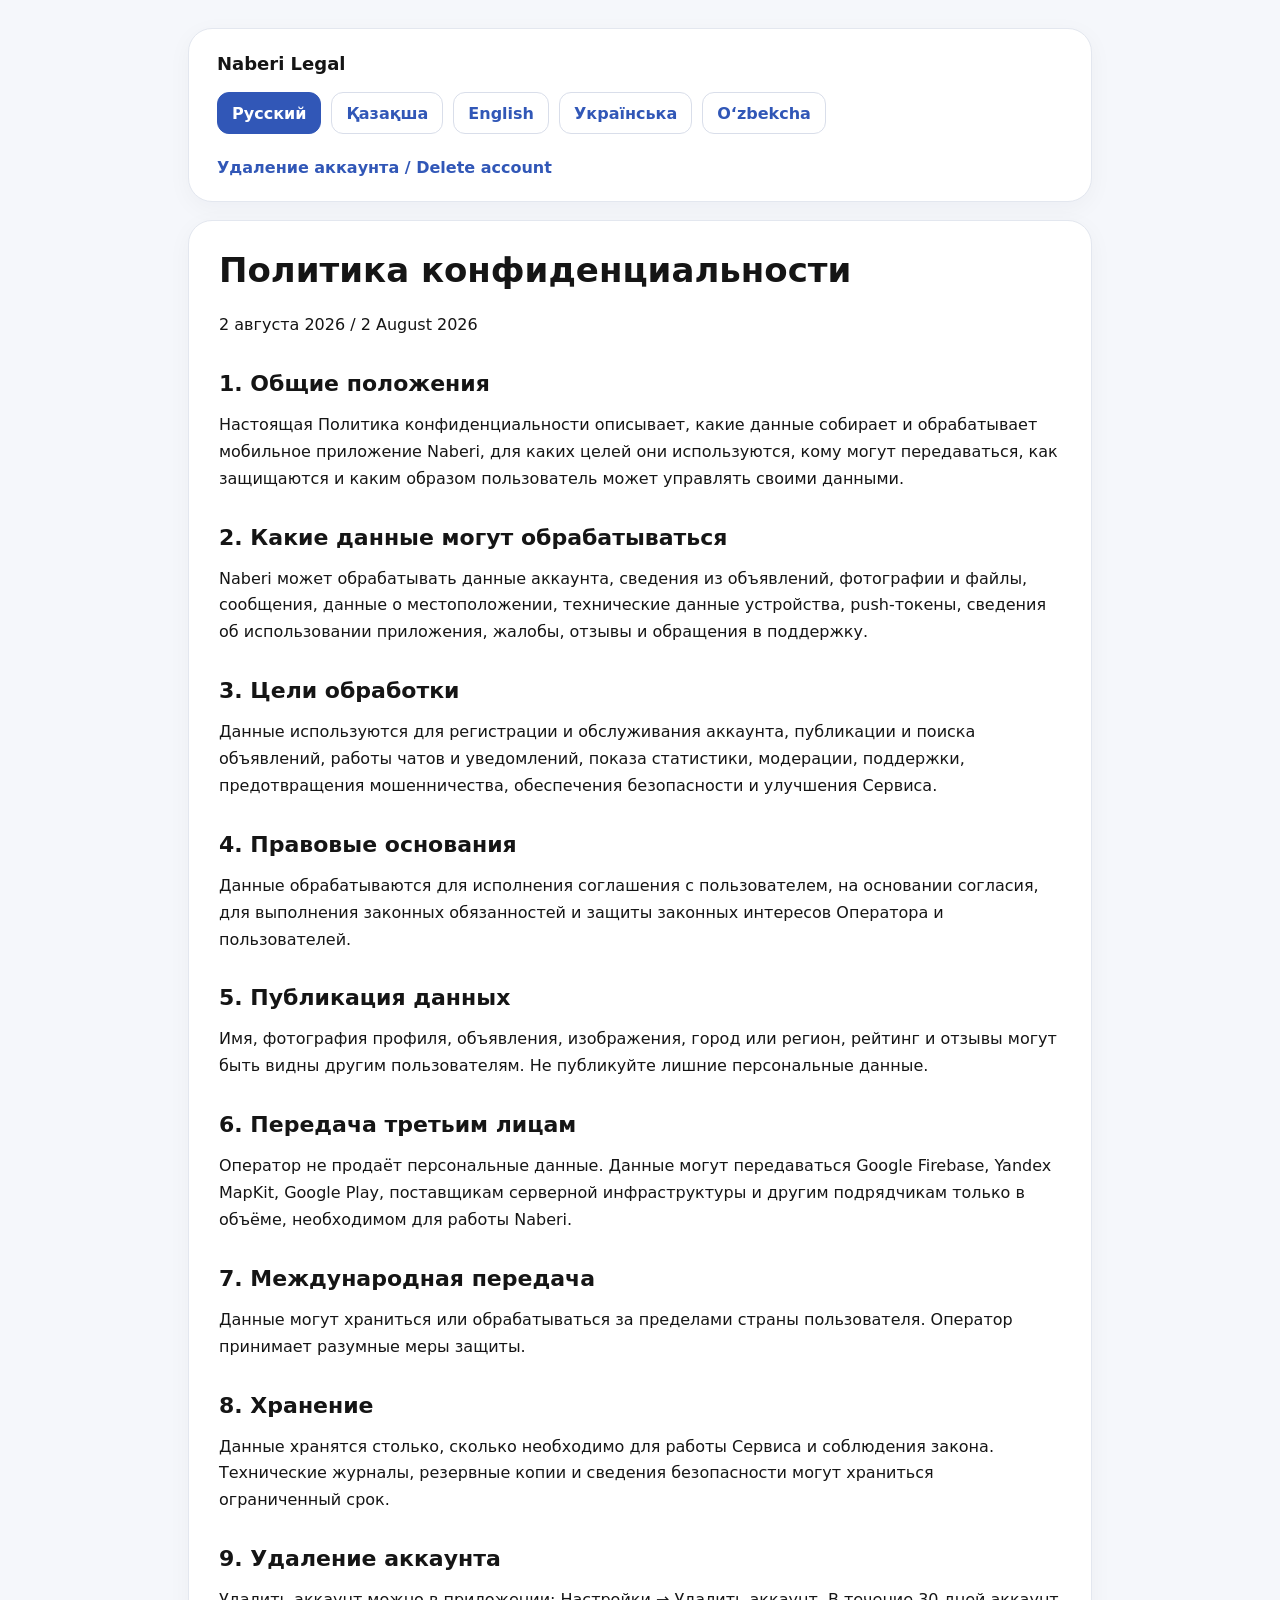
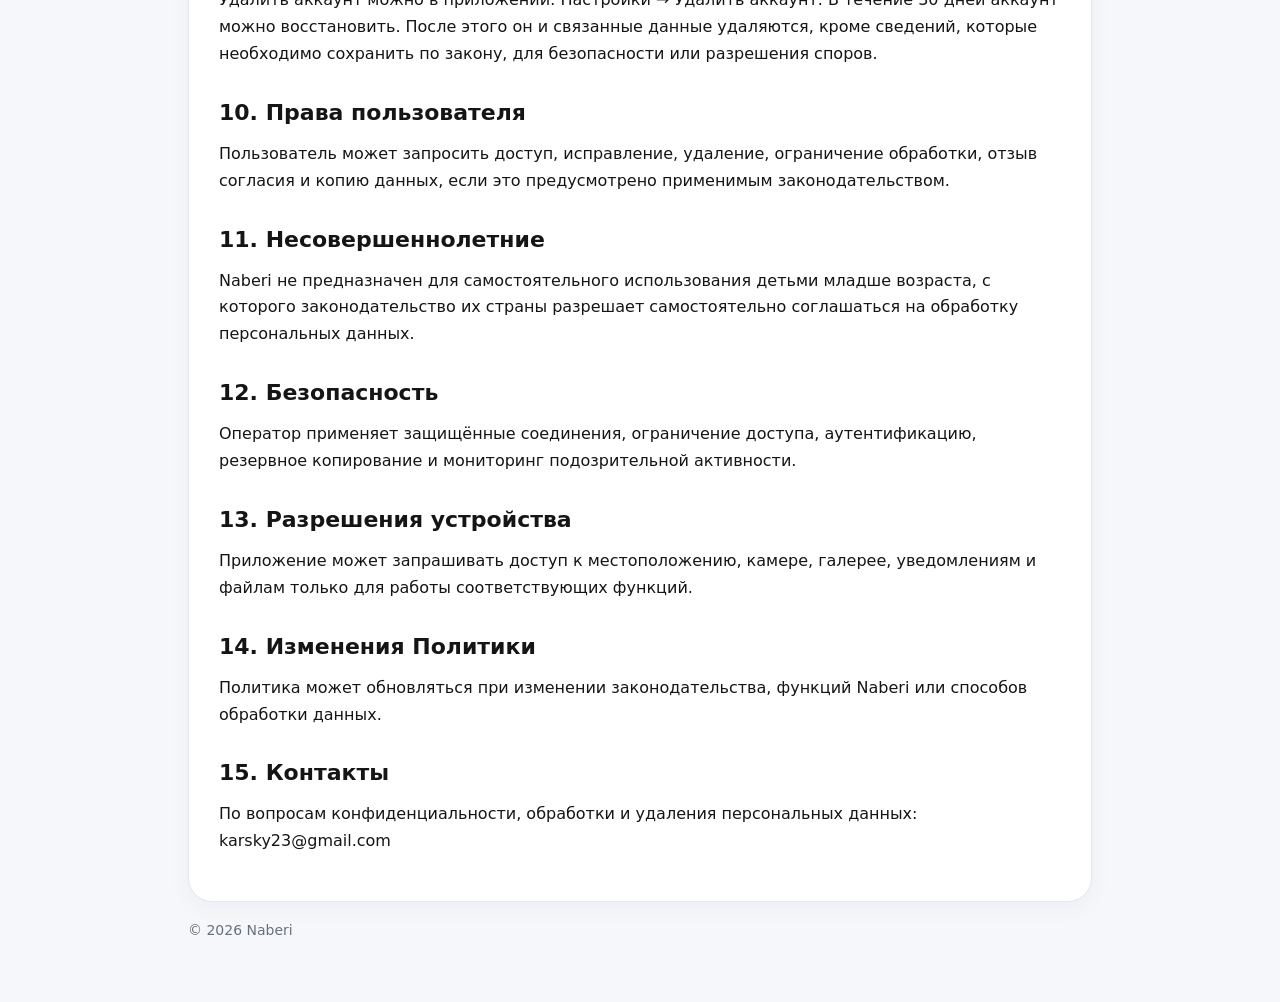
==== commit 046fcbb7: "Add files via upload" ====
--- a/index.html
+++ b/index.html
@@ -1,143 +1,577 @@
-<!DOCTYPE html>
+<!doctype html>
 <html lang="ru">
- <head>
-  <meta charset="utf-8"/>
-  <meta content="width=device-width,initial-scale=1" name="viewport"/>
-  <title>
-   Политика конфиденциальности - Naberi
-  </title>
-  <link href="styles.css" rel="stylesheet"/>
- </head>
- <body>
-  <div class="wrap">
-   <header>
-    <h1>
-     Политика конфиденциальности
-    </h1>
-    <p>
-     Naberi
-    </p>
-    <div class="langs">
-     <a class="active" href="ru/">
-      Русский
-     </a>
-     <a href="kk/">
-      Қазақша
-     </a>
-     <a href="en/">
-      English
-     </a>
-     <a href="uk/">
-      Українська
-     </a>
-     <a href="uz/">
-      O‘zbekcha
-     </a>
-    </div>
-    <nav>
-     <a href="delete-account.html">
-      Удаление аккаунта / Delete account
-     </a>
-    </nav>
-   </header>
-   <main class="card">
-    <p>
+<head>
+<meta charset="utf-8">
+<meta name="viewport" content="width=device-width, initial-scale=1">
+<title>Политика конфиденциальности - Naberi</title>
+<style>
+:root {
+  font-family: Inter, system-ui, -apple-system, BlinkMacSystemFont, "Segoe UI", sans-serif;
+  color: #151515;
+  background: #f5f7fb;
+}
+* { box-sizing: border-box; }
+body { margin: 0; background: #f5f7fb; }
+.wrap { max-width: 940px; margin: 0 auto; padding: 28px 18px 64px; }
+header, .card {
+  background: #fff;
+  border: 1px solid #e3e7ef;
+  border-radius: 24px;
+  box-shadow: 0 6px 24px rgba(20,30,55,.04);
+}
+header { padding: 24px 28px; margin-bottom: 18px; }
+.brand { font-size: 18px; font-weight: 700; margin-bottom: 18px; }
+.langs { display: flex; gap: 10px; flex-wrap: wrap; }
+.lang-btn {
+  min-height: 42px;
+  padding: 9px 14px;
+  border: 1px solid #d9deea;
+  border-radius: 12px;
+  color: #3157b7;
+  background: #fff;
+  font: inherit;
+  font-weight: 600;
+  cursor: pointer;
+}
+.lang-btn:hover { background: #f2f5ff; border-color: #bfc9e8; }
+.lang-btn.active { color: #fff; background: #3157b7; border-color: #3157b7; }
+.card { padding: 30px; }
+.policy { display: none; }
+.policy.active { display: block; }
+h1 { margin: 0 0 22px; font-size: 34px; line-height: 1.15; }
+h2 { margin: 32px 0 12px; font-size: 22px; }
+p, li { font-size: 16px; line-height: 1.68; }
+.actions { margin-top: 24px; }
+.actions a { color: #3157b7; text-decoration: none; font-weight: 600; }
+.actions a:hover { text-decoration: underline; }
+footer { color: #68707d; margin-top: 20px; font-size: 14px; }
+@media (max-width: 600px) {
+  .wrap { padding: 16px 12px 40px; }
+  header, .card { padding: 20px; border-radius: 18px; }
+  h1 { font-size: 28px; }
+  .langs { gap: 8px; }
+  .lang-btn { flex: 1 1 calc(50% - 8px); }
+}
+</style>
+</head>
+<body>
+<div class="wrap">
+<header>
+<div class="brand">Naberi Legal</div>
+<div class="langs" aria-label="Language">
+<button type="button" class="lang-btn active" data-lang="ru">Русский</button>
+<button type="button" class="lang-btn" data-lang="kk">Қазақша</button>
+<button type="button" class="lang-btn" data-lang="en">English</button>
+<button type="button" class="lang-btn" data-lang="uk">Українська</button>
+<button type="button" class="lang-btn" data-lang="uz">O‘zbekcha</button>
+</div>
+<div class="actions">
+<a href="delete-account.html">Удаление аккаунта / Delete account</a>
+</div>
+</header>
+
+<main class="card">
+<section class="policy active" id="policy-ru" data-lang="ru"><h1>Политика конфиденциальности</h1>
+<p>
      2 августа 2026 / 2 August 2026
     </p>
-    <h2>
+<h2>
      1. Общие положения
     </h2>
-    <p>
+<p>
      Настоящая Политика конфиденциальности описывает, какие данные собирает и обрабатывает мобильное приложение Naberi, для каких целей они используются, кому могут передаваться, как защищаются и каким образом пользователь может управлять своими данными.
     </p>
-    <h2>
+<h2>
      2. Какие данные могут обрабатываться
     </h2>
-    <p>
+<p>
      Naberi может обрабатывать данные аккаунта, сведения из объявлений, фотографии и файлы, сообщения, данные о местоположении, технические данные устройства, push-токены, сведения об использовании приложения, жалобы, отзывы и обращения в поддержку.
     </p>
-    <h2>
+<h2>
      3. Цели обработки
     </h2>
-    <p>
+<p>
      Данные используются для регистрации и обслуживания аккаунта, публикации и поиска объявлений, работы чатов и уведомлений, показа статистики, модерации, поддержки, предотвращения мошенничества, обеспечения безопасности и улучшения Сервиса.
     </p>
-    <h2>
+<h2>
      4. Правовые основания
     </h2>
-    <p>
+<p>
      Данные обрабатываются для исполнения соглашения с пользователем, на основании согласия, для выполнения законных обязанностей и защиты законных интересов Оператора и пользователей.
     </p>
-    <h2>
+<h2>
      5. Публикация данных
     </h2>
-    <p>
+<p>
      Имя, фотография профиля, объявления, изображения, город или регион, рейтинг и отзывы могут быть видны другим пользователям. Не публикуйте лишние персональные данные.
     </p>
-    <h2>
+<h2>
      6. Передача третьим лицам
     </h2>
-    <p>
+<p>
      Оператор не продаёт персональные данные. Данные могут передаваться Google Firebase, Yandex MapKit, Google Play, поставщикам серверной инфраструктуры и другим подрядчикам только в объёме, необходимом для работы Naberi.
     </p>
-    <h2>
+<h2>
      7. Международная передача
     </h2>
-    <p>
+<p>
      Данные могут храниться или обрабатываться за пределами страны пользователя. Оператор принимает разумные меры защиты.
     </p>
-    <h2>
+<h2>
      8. Хранение
     </h2>
-    <p>
+<p>
      Данные хранятся столько, сколько необходимо для работы Сервиса и соблюдения закона. Технические журналы, резервные копии и сведения безопасности могут храниться ограниченный срок.
     </p>
-    <h2>
+<h2>
      9. Удаление аккаунта
     </h2>
-    <p>
+<p>
      Удалить аккаунт можно в приложении: Настройки → Удалить аккаунт. В течение 30 дней аккаунт можно восстановить. После этого он и связанные данные удаляются, кроме сведений, которые необходимо сохранить по закону, для безопасности или разрешения споров.
     </p>
-    <h2>
+<h2>
      10. Права пользователя
     </h2>
-    <p>
+<p>
      Пользователь может запросить доступ, исправление, удаление, ограничение обработки, отзыв согласия и копию данных, если это предусмотрено применимым законодательством.
     </p>
-    <h2>
+<h2>
      11. Несовершеннолетние
     </h2>
-    <p>
+<p>
      Naberi не предназначен для самостоятельного использования детьми младше возраста, с которого законодательство их страны разрешает самостоятельно соглашаться на обработку персональных данных.
     </p>
-    <h2>
+<h2>
      12. Безопасность
     </h2>
-    <p>
+<p>
      Оператор применяет защищённые соединения, ограничение доступа, аутентификацию, резервное копирование и мониторинг подозрительной активности.
     </p>
-    <h2>
+<h2>
      13. Разрешения устройства
     </h2>
-    <p>
+<p>
      Приложение может запрашивать доступ к местоположению, камере, галерее, уведомлениям и файлам только для работы соответствующих функций.
     </p>
-    <h2>
+<h2>
      14. Изменения Политики
     </h2>
-    <p>
+<p>
      Политика может обновляться при изменении законодательства, функций Naberi или способов обработки данных.
     </p>
-    <h2>
+<h2>
      15. Контакты
     </h2>
-    <p>
+<p>
      По вопросам конфиденциальности, обработки и удаления персональных данных: karsky23@gmail.com
     </p>
-   </main>
-   <footer>
-    © 2026 Naberi
-   </footer>
-  </div>
- </body>
+</section>
+<section class="policy" id="policy-kk" data-lang="kk"><h1>Құпиялық саясаты</h1>
+<p>
+     2 августа 2026 / 2 August 2026
+    </p>
+<h2>
+     1. Жалпы ережелер
+    </h2>
+<p>
+     Осы Құпиялық саясаты Naberi мобильді қолданбасы қандай деректерді жинайтынын және өңдейтінін, оларды қандай мақсатта пайдаланатынын, кімге бере алатынын, қалай қорғайтынын және пайдаланушы өз деректерін қалай басқара алатынын сипаттайды.
+    </p>
+<h2>
+     2. Қандай деректер өңделуі мүмкін
+    </h2>
+<p>
+     Naberi аккаунт деректерін, хабарландырулардағы мәліметтерді, фотосуреттер мен файлдарды, хабарламаларды, орналасқан жер деректерін, құрылғының техникалық деректерін, push-токендерді, қолданбаны пайдалану туралы мәліметтерді, шағымдарды, пікірлерді және қолдау қызметіне өтініштерді өңдеуі мүмкін.
+    </p>
+<h2>
+     3. Өңдеу мақсаттары
+    </h2>
+<p>
+     Деректер аккаунтты тіркеу және қызмет көрсету, хабарландыруларды жариялау және іздеу, чаттар мен хабарландырулардың жұмысы, статистика көрсету, модерация, қолдау, алаяқтықтың алдын алу, қауіпсіздік және Сервисті жақсарту үшін пайдаланылады.
+    </p>
+<h2>
+     4. Құқықтық негіздер
+    </h2>
+<p>
+     Деректер пайдаланушымен келісімді орындау, келісім негізінде, заң талаптарын орындау және Оператор мен пайдаланушылардың заңды мүдделерін қорғау үшін өңделеді.
+    </p>
+<h2>
+     5. Деректердің жария болуы
+    </h2>
+<p>
+     Аты, профиль суреті, хабарландырулар, суреттер, қала немесе аймақ, рейтинг пен пікірлер басқа пайдаланушыларға көрінуі мүмкін. Артық жеке деректерді жарияламаңыз.
+    </p>
+<h2>
+     6. Үшінші тұлғаларға беру
+    </h2>
+<p>
+     Оператор жеке деректерді сатпайды. Деректер Naberi жұмысына қажетті көлемде Google Firebase, Yandex MapKit, Google Play, серверлік инфрақұрылым жеткізушілеріне және басқа мердігерлерге берілуі мүмкін.
+    </p>
+<h2>
+     7. Халықаралық беру
+    </h2>
+<p>
+     Деректер пайдаланушы елінен тыс жерде сақталуы немесе өңделуі мүмкін. Оператор ақылға қонымды қорғау шараларын қолданады.
+    </p>
+<h2>
+     8. Сақтау
+    </h2>
+<p>
+     Деректер Сервистің жұмысы және заң талаптарын орындау үшін қажет мерзімде сақталады. Техникалық журналдар, резервтік көшірмелер және қауіпсіздік деректері шектеулі мерзім сақталуы мүмкін.
+    </p>
+<h2>
+     9. Аккаунтты жою
+    </h2>
+<p>
+     Аккаунтты қолданбада жоюға болады: Баптаулар → Аккаунтты жою. 30 күн ішінде аккаунтты қалпына келтіруге болады. Осы мерзімнен кейін аккаунт пен байланысты деректер жойылады, заң, қауіпсіздік немесе дауларды шешу үшін сақталуы тиіс мәліметтерден басқа.
+    </p>
+<h2>
+     10. Пайдаланушы құқықтары
+    </h2>
+<p>
+     Қолданылатын заңнамада көзделсе, пайдаланушы деректерге қол жеткізуді, түзетуді, жоюды, өңдеуді шектеуді, келісімді қайтарып алуды және деректер көшірмесін сұрай алады.
+    </p>
+<h2>
+     11. Кәмелетке толмағандар
+    </h2>
+<p>
+     Naberi өз елінің заңнамасы дербес деректерді өңдеуге келісуге рұқсат ететін жасқа толмаған балалардың өз бетінше пайдалануына арналмаған.
+    </p>
+<h2>
+     12. Қауіпсіздік
+    </h2>
+<p>
+     Оператор қорғалған қосылымдарды, қолжетімділікті шектеуді, аутентификацияны, резервтік көшіруді және күмәнді белсенділікті бақылауды қолданады.
+    </p>
+<h2>
+     13. Құрылғы рұқсаттары
+    </h2>
+<p>
+     Қолданба тиісті функциялардың жұмысы үшін орналасқан жерге, камераға, галереяға, хабарландыруларға және файлдарға қолжетімділікті сұрауы мүмкін.
+    </p>
+<h2>
+     14. Саясаттағы өзгерістер
+    </h2>
+<p>
+     Заңнама, Naberi функциялары немесе деректерді өңдеу тәсілдері өзгерген кезде Саясат жаңартылуы мүмкін.
+    </p>
+<h2>
+     15. Байланыс
+    </h2>
+<p>
+     Құпиялық, деректерді өңдеу және жою мәселелері бойынша: karsky23@gmail.com
+    </p>
+</section>
+<section class="policy" id="policy-en" data-lang="en"><h1>Privacy Policy</h1>
+<p>
+     2 августа 2026 / 2 August 2026
+    </p>
+<h2>
+     1. General provisions
+    </h2>
+<p>
+     This Privacy Policy explains what data the Naberi mobile application collects and processes, why it is used, who it may be shared with, how it is protected, and how users can manage their data.
+    </p>
+<h2>
+     2. Data we may process
+    </h2>
+<p>
+     Naberi may process account data, listing details, photos and files, messages, location data, device and technical information, push tokens, usage data, complaints, reviews, and support requests.
+    </p>
+<h2>
+     3. Purposes of processing
+    </h2>
+<p>
+     Data is used to register and maintain accounts, publish and search listings, operate chats and notifications, display statistics, moderate content, provide support, prevent fraud, maintain security, and improve the Service.
+    </p>
+<h2>
+     4. Legal bases
+    </h2>
+<p>
+     Data is processed to perform the user agreement, on the basis of consent, to comply with legal obligations, and to protect the legitimate interests of the Operator and users.
+    </p>
+<h2>
+     5. Public information
+    </h2>
+<p>
+     Your name, profile photo, listings, images, city or region, rating, and reviews may be visible to other users. Do not publish unnecessary personal information.
+    </p>
+<h2>
+     6. Sharing with third parties
+    </h2>
+<p>
+     The Operator does not sell personal data. Data may be shared with Google Firebase, Yandex MapKit, Google Play, hosting providers, and other contractors only to the extent needed to operate Naberi.
+    </p>
+<h2>
+     7. International transfers
+    </h2>
+<p>
+     Data may be stored or processed outside the user's country. The Operator applies reasonable safeguards.
+    </p>
+<h2>
+     8. Retention
+    </h2>
+<p>
+     Data is retained for as long as needed to operate the Service and comply with law. Technical logs, backups, and security information may be kept for a limited period.
+    </p>
+<h2>
+     9. Account deletion
+    </h2>
+<p>
+     You can delete your account in the app: Settings → Delete account. The account can be restored within 30 days. After that, the account and related data are deleted, except information that must be retained by law, for security, or to resolve disputes.
+    </p>
+<h2>
+     10. User rights
+    </h2>
+<p>
+     Where provided by applicable law, users may request access, correction, deletion, restriction of processing, withdrawal of consent, and a copy of their data.
+    </p>
+<h2>
+     11. Minors
+    </h2>
+<p>
+     Naberi is not intended for independent use by children below the age at which the laws of their country allow them to consent to personal data processing.
+    </p>
+<h2>
+     12. Security
+    </h2>
+<p>
+     The Operator uses secure connections, access controls, authentication, backups, and monitoring of suspicious activity.
+    </p>
+<h2>
+     13. Device permissions
+    </h2>
+<p>
+     The app may request access to location, camera, gallery, notifications, and files only to provide the corresponding features.
+    </p>
+<h2>
+     14. Policy changes
+    </h2>
+<p>
+     This Policy may be updated when laws, Naberi features, or data processing practices change.
+    </p>
+<h2>
+     15. Contact
+    </h2>
+<p>
+     For privacy, data processing, and deletion requests: karsky23@gmail.com
+    </p>
+</section>
+<section class="policy" id="policy-uk" data-lang="uk"><h1>Політика конфіденційності</h1>
+<p>
+     2 августа 2026 / 2 August 2026
+    </p>
+<h2>
+     1. Загальні положення
+    </h2>
+<p>
+     Ця Політика конфіденційності пояснює, які дані збирає та обробляє мобільний застосунок Naberi, з якою метою вони використовуються, кому можуть передаватися, як захищаються та як користувач може керувати своїми даними.
+    </p>
+<h2>
+     2. Які дані можуть оброблятися
+    </h2>
+<p>
+     Naberi може обробляти дані облікового запису, відомості з оголошень, фотографії та файли, повідомлення, дані про місцезнаходження, технічні дані пристрою, push-токени, відомості про використання застосунку, скарги, відгуки та звернення до підтримки.
+    </p>
+<h2>
+     3. Цілі обробки
+    </h2>
+<p>
+     Дані використовуються для реєстрації та обслуговування облікового запису, публікації й пошуку оголошень, роботи чатів і сповіщень, показу статистики, модерації, підтримки, запобігання шахрайству, забезпечення безпеки та покращення Сервісу.
+    </p>
+<h2>
+     4. Правові підстави
+    </h2>
+<p>
+     Дані обробляються для виконання угоди з користувачем, на підставі згоди, для виконання законних обов’язків і захисту законних інтересів Оператора та користувачів.
+    </p>
+<h2>
+     5. Публічність даних
+    </h2>
+<p>
+     Ім’я, фотографія профілю, оголошення, зображення, місто або регіон, рейтинг і відгуки можуть бути видимі іншим користувачам. Не публікуйте зайві персональні дані.
+    </p>
+<h2>
+     6. Передача третім особам
+    </h2>
+<p>
+     Оператор не продає персональні дані. Дані можуть передаватися Google Firebase, Yandex MapKit, Google Play, постачальникам серверної інфраструктури та іншим підрядникам лише в обсязі, необхідному для роботи Naberi.
+    </p>
+<h2>
+     7. Міжнародна передача
+    </h2>
+<p>
+     Дані можуть зберігатися або оброблятися за межами країни користувача. Оператор застосовує розумні заходи захисту.
+    </p>
+<h2>
+     8. Зберігання
+    </h2>
+<p>
+     Дані зберігаються стільки, скільки потрібно для роботи Сервісу та дотримання закону. Технічні журнали, резервні копії та відомості безпеки можуть зберігатися обмежений строк.
+    </p>
+<h2>
+     9. Видалення облікового запису
+    </h2>
+<p>
+     Видалити обліковий запис можна в застосунку: Налаштування → Видалити обліковий запис. Протягом 30 днів його можна відновити. Після цього обліковий запис і пов’язані дані видаляються, крім відомостей, які потрібно зберігати за законом, для безпеки або вирішення спорів.
+    </p>
+<h2>
+     10. Права користувача
+    </h2>
+<p>
+     Якщо це передбачено застосовним законодавством, користувач може запросити доступ, виправлення, видалення, обмеження обробки, відкликання згоди та копію своїх даних.
+    </p>
+<h2>
+     11. Неповнолітні
+    </h2>
+<p>
+     Naberi не призначений для самостійного використання дітьми, молодшими за вік, з якого законодавство їхньої країни дозволяє самостійно погоджуватися на обробку персональних даних.
+    </p>
+<h2>
+     12. Безпека
+    </h2>
+<p>
+     Оператор використовує захищені з’єднання, обмеження доступу, автентифікацію, резервне копіювання та моніторинг підозрілої активності.
+    </p>
+<h2>
+     13. Дозволи пристрою
+    </h2>
+<p>
+     Застосунок може запитувати доступ до місцезнаходження, камери, галереї, сповіщень і файлів лише для роботи відповідних функцій.
+    </p>
+<h2>
+     14. Зміни Політики
+    </h2>
+<p>
+     Політика може оновлюватися у разі змін законодавства, функцій Naberi або способів обробки даних.
+    </p>
+<h2>
+     15. Контакти
+    </h2>
+<p>
+     З питань конфіденційності, обробки та видалення даних: karsky23@gmail.com
+    </p>
+</section>
+<section class="policy" id="policy-uz" data-lang="uz"><h1>Maxfiylik siyosati</h1>
+<p>
+     2 августа 2026 / 2 August 2026
+    </p>
+<h2>
+     1. Umumiy qoidalar
+    </h2>
+<p>
+     Ushbu Maxfiylik siyosati Naberi mobil ilovasi qanday ma’lumotlarni yig‘ishi va qayta ishlashi, ular nima maqsadda ishlatilishi, kimlarga berilishi mumkinligi, qanday himoyalanishi va foydalanuvchi o‘z ma’lumotlarini qanday boshqarishi mumkinligini tushuntiradi.
+    </p>
+<h2>
+     2. Qanday ma’lumotlar qayta ishlanishi mumkin
+    </h2>
+<p>
+     Naberi akkaunt ma’lumotlari, e’lon tafsilotlari, suratlar va fayllar, xabarlar, joylashuv ma’lumotlari, qurilmaning texnik ma’lumotlari, push-tokenlar, ilovadan foydalanish ma’lumotlari, shikoyatlar, sharhlar va yordam so‘rovlarini qayta ishlashi mumkin.
+    </p>
+<h2>
+     3. Qayta ishlash maqsadlari
+    </h2>
+<p>
+     Ma’lumotlar akkauntni ro‘yxatdan o‘tkazish va yuritish, e’lonlarni joylashtirish va qidirish, chat va bildirishnomalar ishlashi, statistika ko‘rsatish, moderatsiya, yordam, firibgarlikning oldini olish, xavfsizlik va Servisni yaxshilash uchun ishlatiladi.
+    </p>
+<h2>
+     4. Huquqiy asoslar
+    </h2>
+<p>
+     Ma’lumotlar foydalanuvchi bilan kelishuvni bajarish, rozilik asosida, qonuniy majburiyatlarni bajarish hamda Operator va foydalanuvchilarning qonuniy manfaatlarini himoya qilish uchun qayta ishlanadi.
+    </p>
+<h2>
+     5. Ochiq ma’lumotlar
+    </h2>
+<p>
+     Ism, profil rasmi, e’lonlar, tasvirlar, shahar yoki hudud, reyting va sharhlar boshqa foydalanuvchilarga ko‘rinishi mumkin. Ortiqcha shaxsiy ma’lumotlarni e’lon qilmang.
+    </p>
+<h2>
+     6. Uchinchi shaxslarga berish
+    </h2>
+<p>
+     Operator shaxsiy ma’lumotlarni sotmaydi. Ma’lumotlar Naberi ishlashi uchun zarur hajmda Google Firebase, Yandex MapKit, Google Play, server infratuzilmasi provayderlari va boshqa pudratchilarga berilishi mumkin.
+    </p>
+<h2>
+     7. Xalqaro uzatish
+    </h2>
+<p>
+     Ma’lumotlar foydalanuvchi mamlakatidan tashqarida saqlanishi yoki qayta ishlanishi mumkin. Operator oqilona himoya choralarini qo‘llaydi.
+    </p>
+<h2>
+     8. Saqlash
+    </h2>
+<p>
+     Ma’lumotlar Servis ishlashi va qonun talablariga rioya qilish uchun zarur muddat saqlanadi. Texnik jurnallar, zaxira nusxalar va xavfsizlik ma’lumotlari cheklangan muddat saqlanishi mumkin.
+    </p>
+<h2>
+     9. Akkauntni o‘chirish
+    </h2>
+<p>
+     Akkauntni ilovada o‘chirish mumkin: Sozlamalar → Akkauntni o‘chirish. 30 kun ichida akkauntni tiklash mumkin. Shundan so‘ng akkaunt va bog‘liq ma’lumotlar o‘chiriladi, qonun, xavfsizlik yoki nizolarni hal qilish uchun saqlanishi zarur bo‘lgan ma’lumotlar bundan mustasno.
+    </p>
+<h2>
+     10. Foydalanuvchi huquqlari
+    </h2>
+<p>
+     Amaldagi qonunchilikda nazarda tutilgan bo‘lsa, foydalanuvchi ma’lumotlarga kirish, tuzatish, o‘chirish, qayta ishlashni cheklash, rozilikni bekor qilish va ma’lumotlar nusxasini so‘rashi mumkin.
+    </p>
+<h2>
+     11. Voyaga yetmaganlar
+    </h2>
+<p>
+     Naberi o‘z mamlakati qonunlari shaxsiy ma’lumotlarni qayta ishlashga mustaqil rozilik berishga ruxsat etadigan yoshga yetmagan bolalar tomonidan mustaqil foydalanish uchun mo‘ljallanmagan.
+    </p>
+<h2>
+     12. Xavfsizlik
+    </h2>
+<p>
+     Operator himoyalangan ulanishlar, kirishni cheklash, autentifikatsiya, zaxira nusxalash va shubhali faollik monitoringidan foydalanadi.
+    </p>
+<h2>
+     13. Qurilma ruxsatlari
+    </h2>
+<p>
+     Ilova tegishli funksiyalar ishlashi uchun joylashuv, kamera, galereya, bildirishnomalar va fayllarga kirishni so‘rashi mumkin.
+    </p>
+<h2>
+     14. Siyosatdagi o‘zgarishlar
+    </h2>
+<p>
+     Qonunchilik, Naberi funksiyalari yoki ma’lumotlarni qayta ishlash usullari o‘zgarganda Siyosat yangilanishi mumkin.
+    </p>
+<h2>
+     15. Aloqa
+    </h2>
+<p>
+     Maxfiylik, ma’lumotlarni qayta ishlash va o‘chirish masalalari bo‘yicha: karsky23@gmail.com
+    </p>
+</section>
+</main>
+
+<footer>© 2026 Naberi</footer>
+</div>
+
+<script>
+(function () {
+  const buttons = document.querySelectorAll('.lang-btn');
+  const policies = document.querySelectorAll('.policy');
+
+  function showLanguage(code, updateHash = true) {
+    buttons.forEach(btn => btn.classList.toggle('active', btn.dataset.lang === code));
+    policies.forEach(section => section.classList.toggle('active', section.dataset.lang === code));
+    document.documentElement.lang = code;
+    const active = document.querySelector('.policy.active h1');
+    document.title = (active ? active.textContent : 'Privacy Policy') + ' - Naberi';
+    if (updateHash) history.replaceState(null, '', '#' + code);
+  }
+
+  buttons.forEach(btn => {
+    btn.addEventListener('click', () => showLanguage(btn.dataset.lang));
+  });
+
+  const initial = location.hash.replace('#', '');
+  showLanguage(['ru','kk','en','uk','uz'].includes(initial) ? initial : 'ru', false);
+})();
+</script>
+</body>
 </html>
